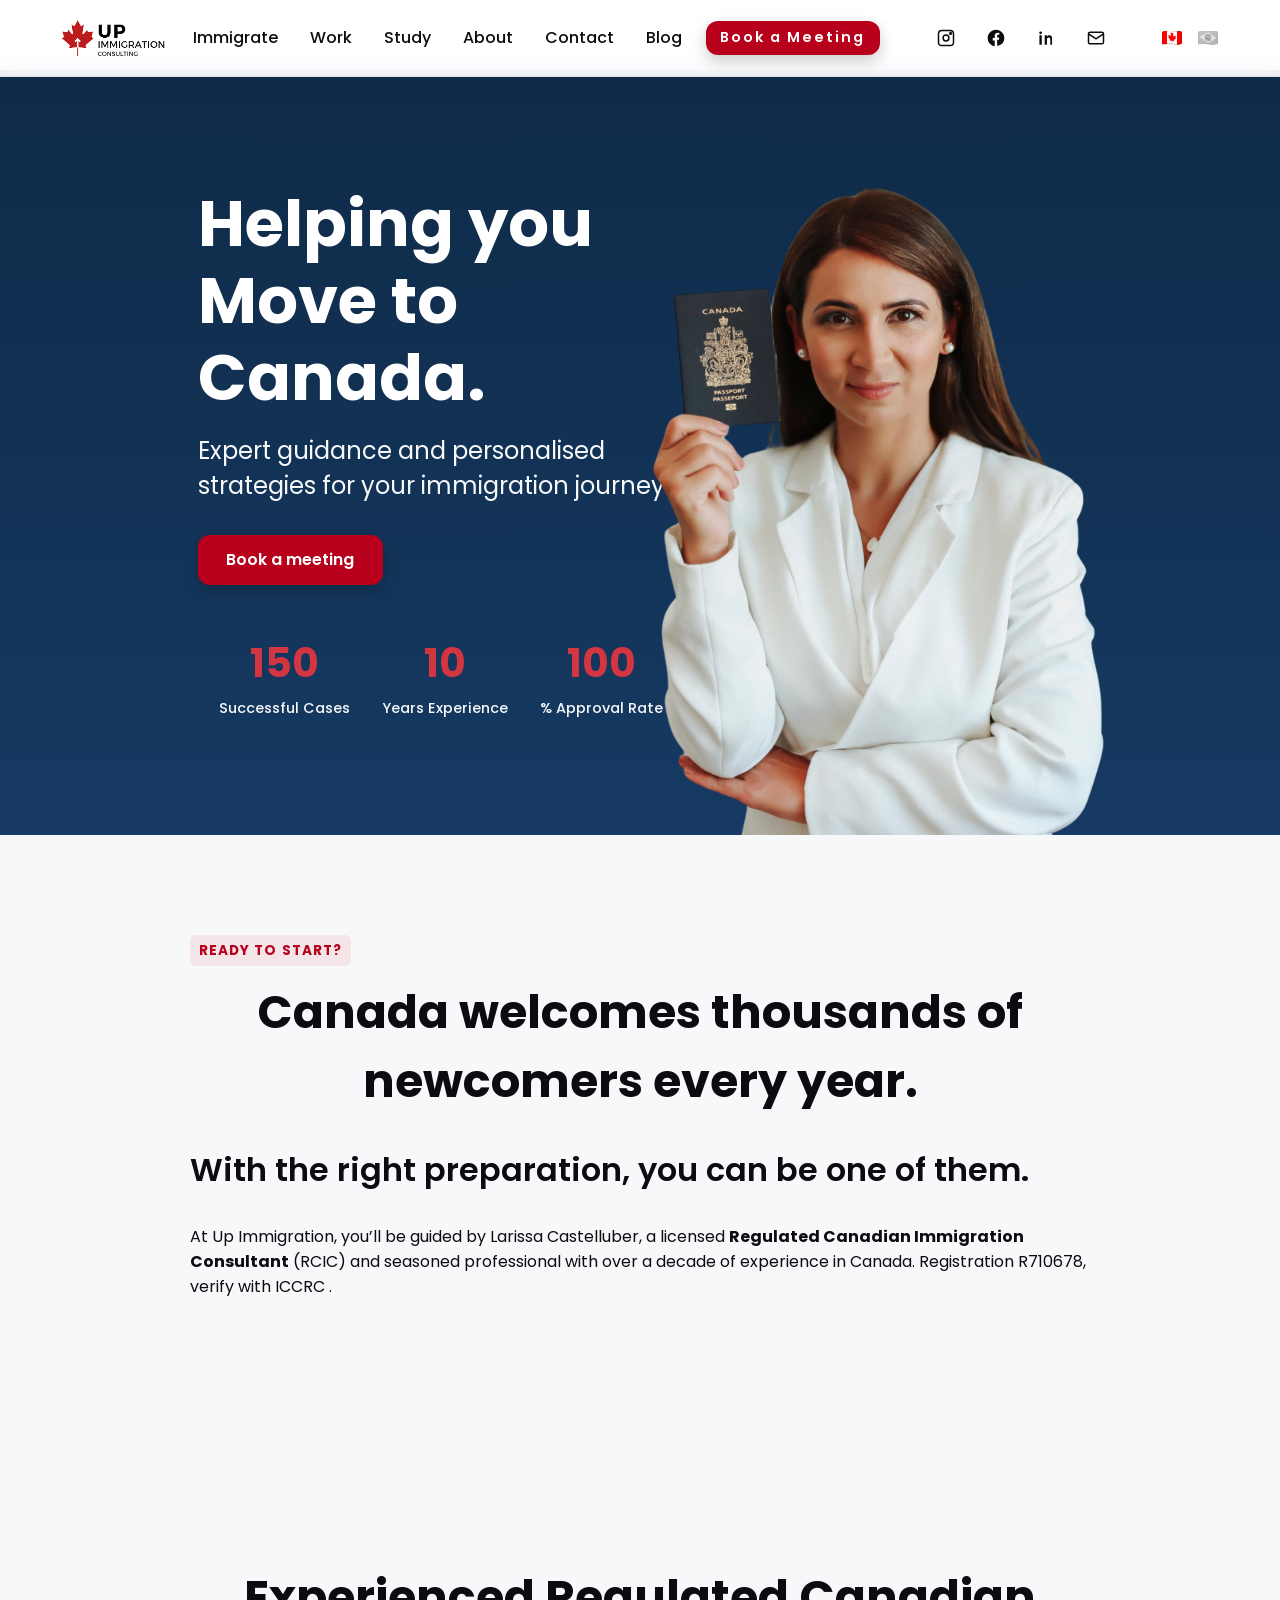
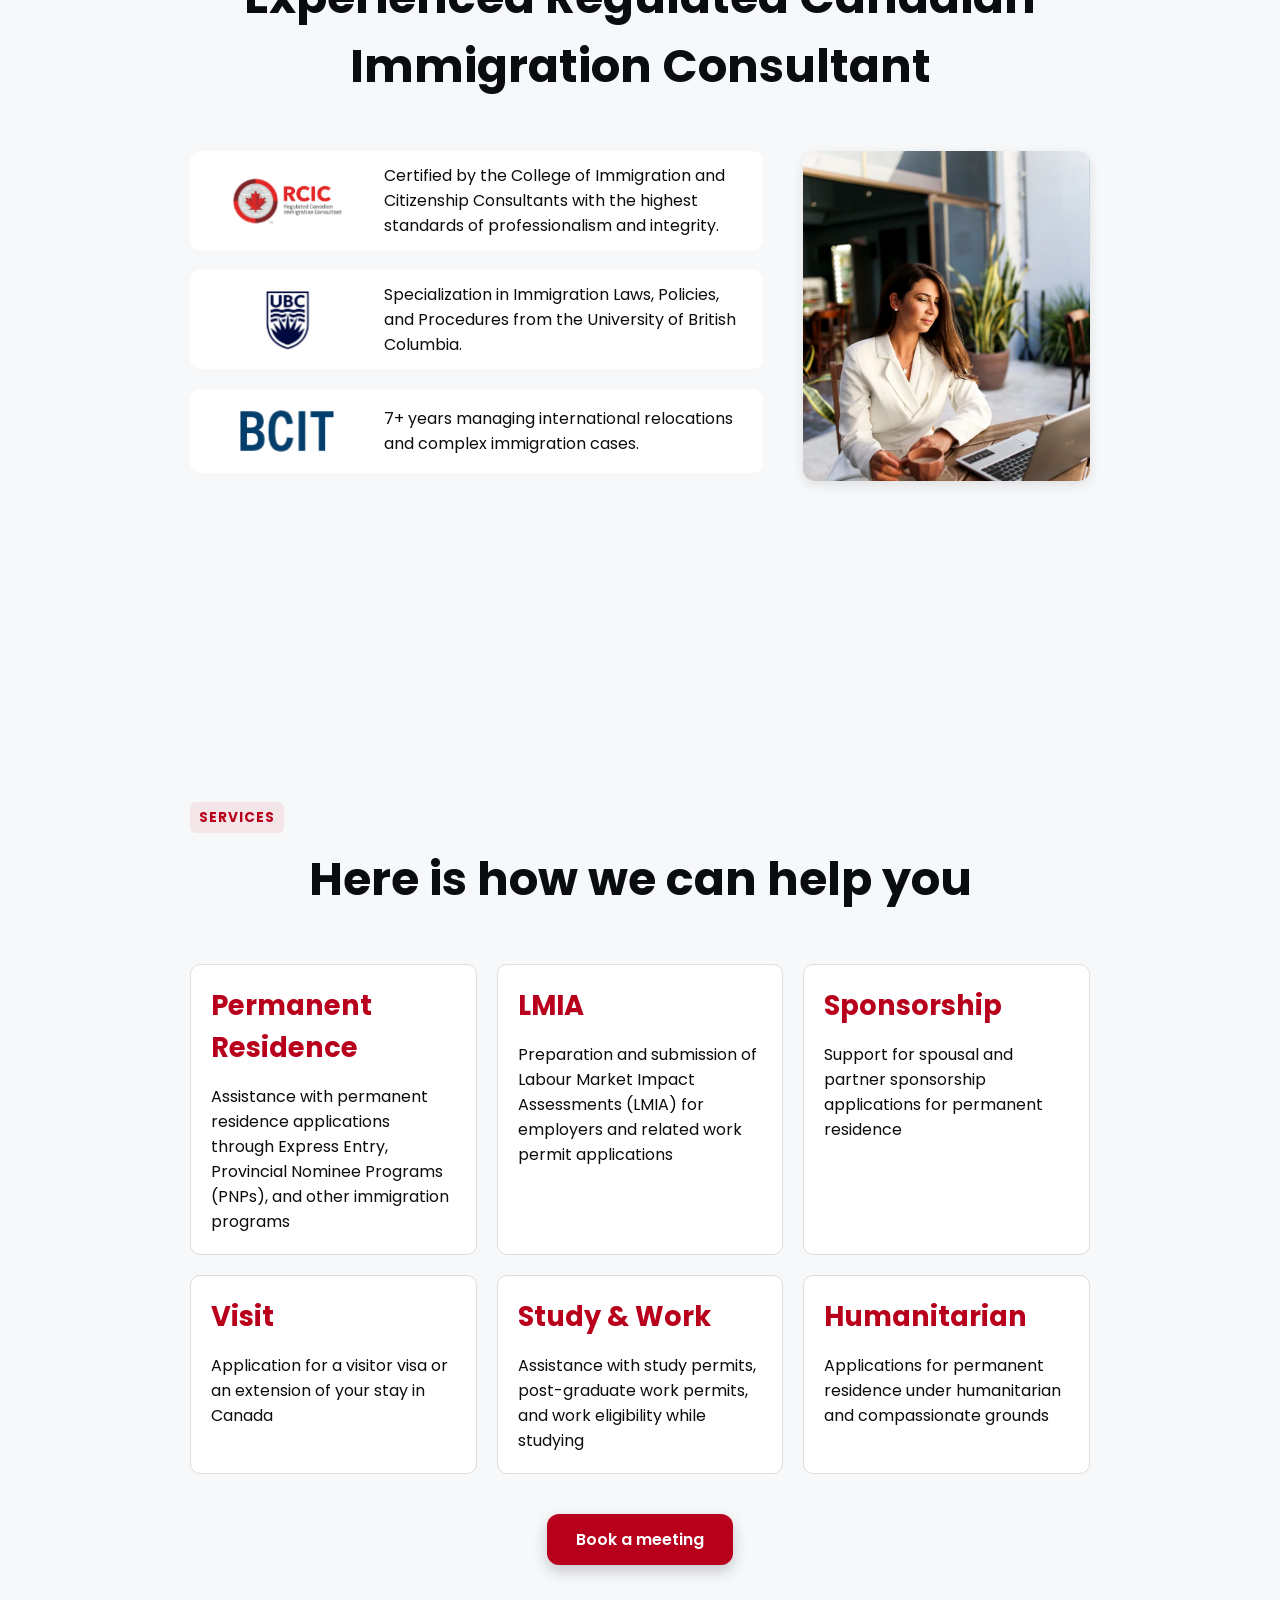
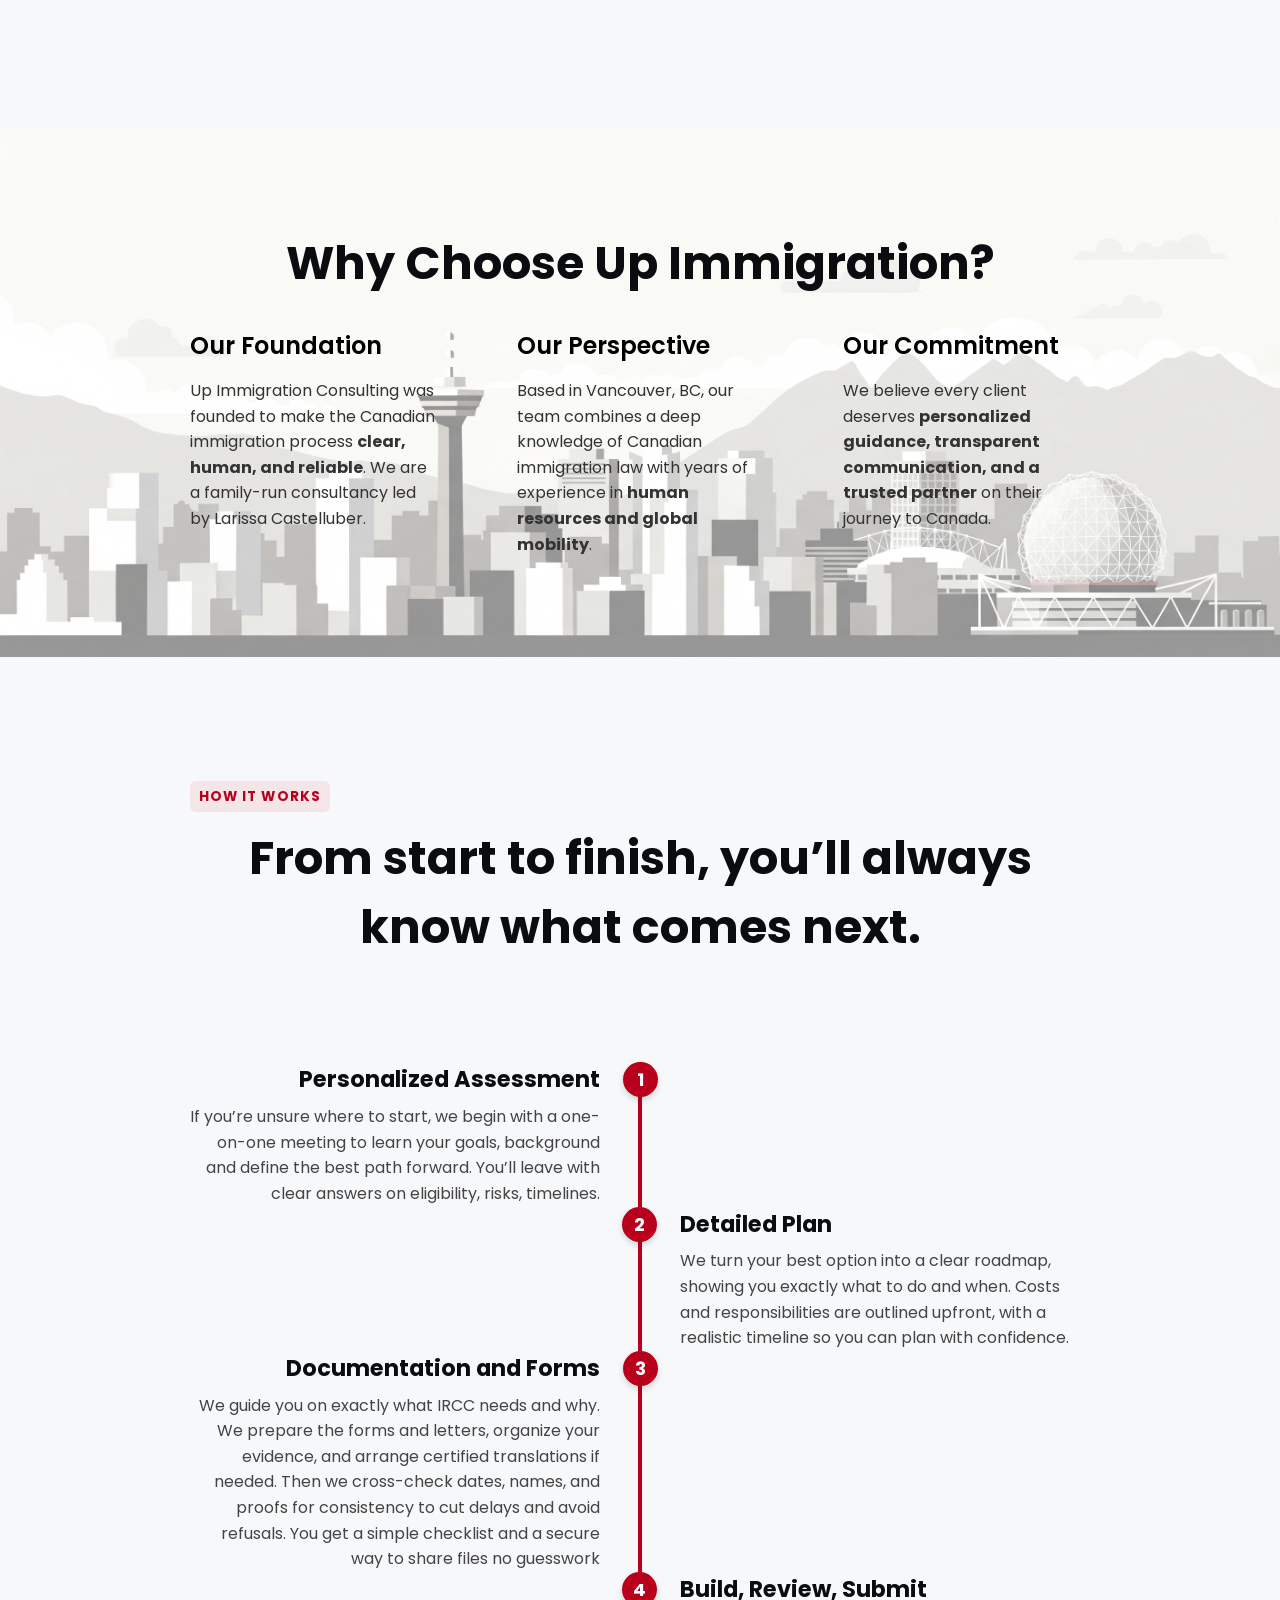
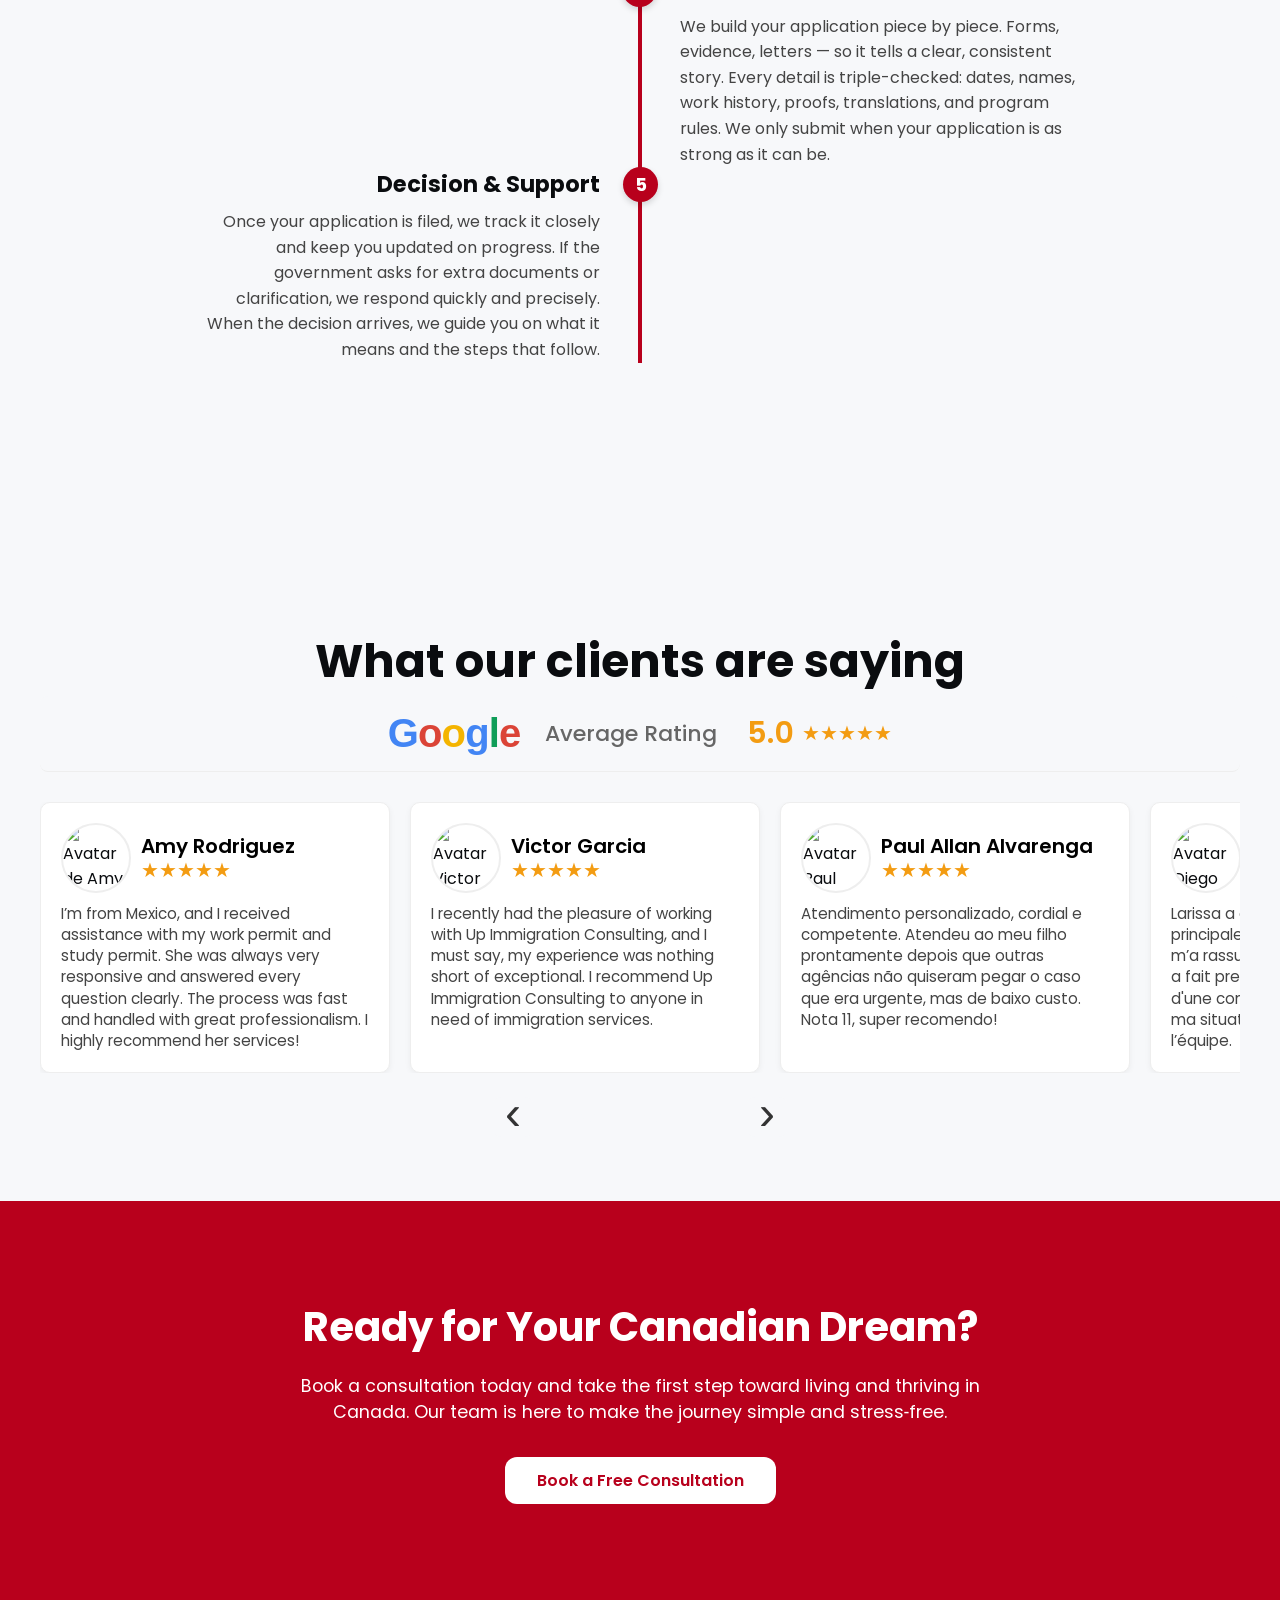
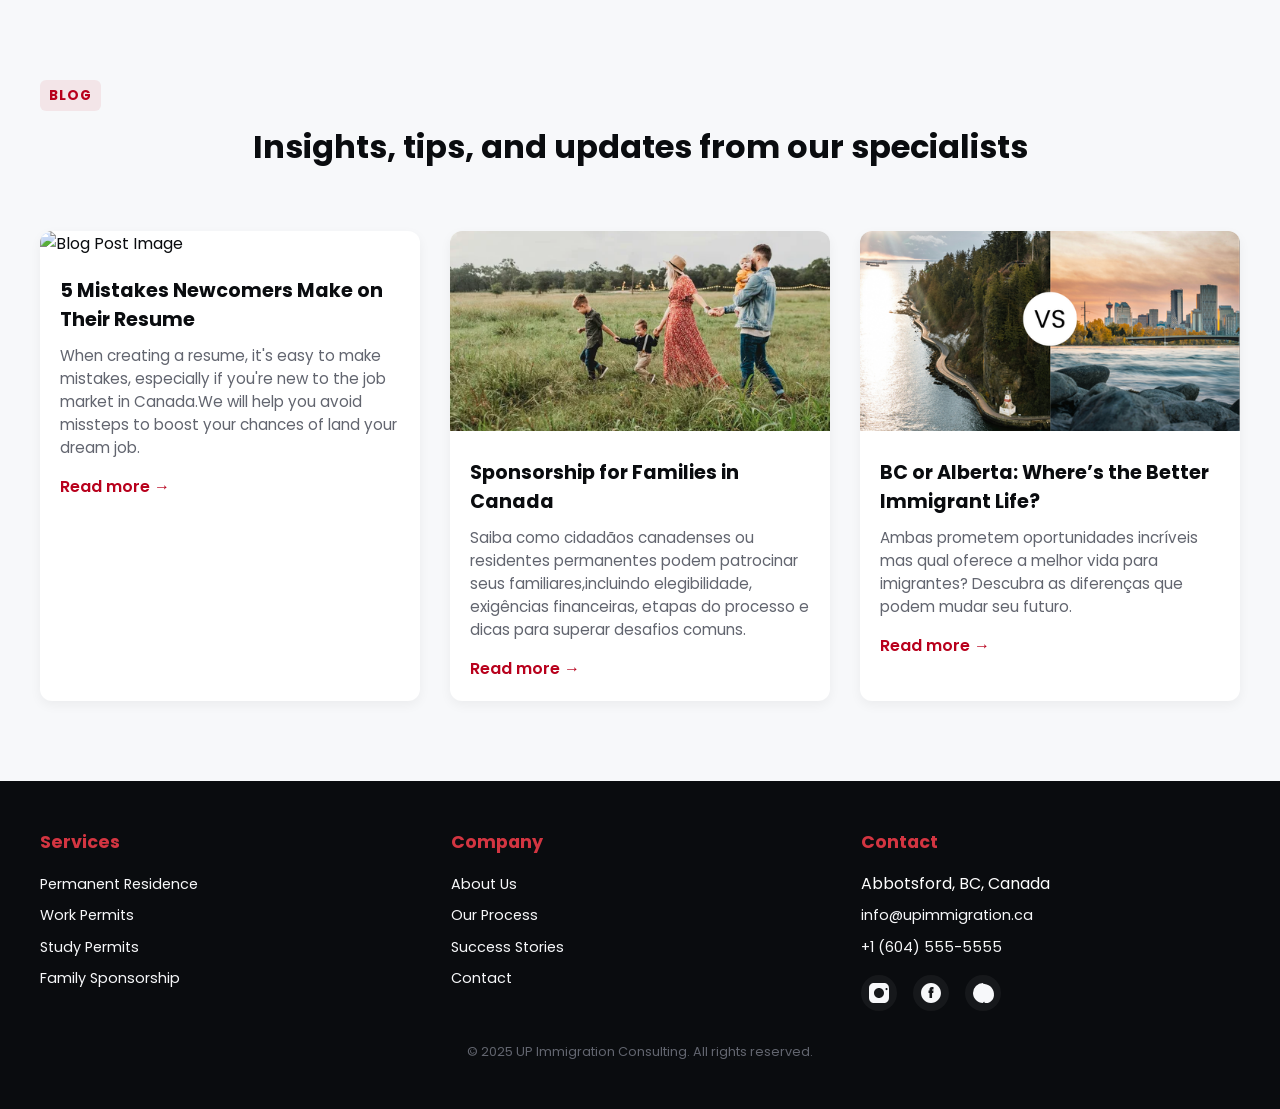
==== index.html @ 0b4d3f54 "Rename Home-new.html to index.html" ====
<!DOCTYPE html>
<html lang="en">
	<head>
		<meta charset="UTF-8" />
		<meta name="viewport" content="width=device-width, initial-scale=1.0" />
		<link rel="stylesheet" href="style.css" />
		<script src="script.js" defer></script>

		<title>Up Immigration – Your New Life in Canada Starts Here</title>
		<!-- Use limited weights for performance -->
		<link
			href="https://fonts.googleapis.com/css2?family=Poppins:wght@400;600;700&display=swap"
			rel="stylesheet" />
	</head>
	<body>
		<header>
			<div class="nav-container">
				<!-- LEFT: logo -->
				<a class="logo" href="/">
					<img
						src="Up_Immigration_Consulting_LOGO-removebg-preview+(1).webp"
						alt="UP Immigration Consulting"
						width="190"
						height="auto" />
				</a>

				<!-- CENTER: desktop menu -->
				<nav class="main-nav" aria-label="Primary">
					<ul>
						<li><a href="/immigrate">Immigrate</a></li>
						<li><a href="/work">Work</a></li>
						<li><a href="/study">Study</a></li>
						<li><a href="/about">About</a></li>
						<li><a href="/contact">Contact</a></li>
						<li><a href="/blog">Blog</a></li>
					</ul>
				</nav>

				<!-- RIGHT: socials + languages (desktop) -->
				<div class="nav-right">
					<div class="cta-btn">
						<a class="btn-dark" href="#">Book a Meeting</a>
					</div>
					<div class="social" aria-label="Social links">
						<a
							href="https://www.instagram.com/upimmigration/"
							aria-label="Instagram">
							<svg
								viewBox="0 0 24 24"
								width="18"
								height="18"
								fill="none"
								stroke="currentColor"
								stroke-width="1.8">
								<rect x="3" y="3" width="18" height="18" rx="4"></rect>
								<circle cx="12" cy="12" r="3.5"></circle>
								<circle cx="17.5" cy="6.5" r="1"></circle>
							</svg>
						</a>
						<a href="https://facebook.com/upimmigration" aria-label="Facebook">
							<svg
								viewBox="0 0 24 24"
								width="18"
								height="18"
								fill="currentColor">
								<path
									d="M22 12.06C22 6.5 17.52 2 12 2S2 6.5 2 12.06c0 5 3.66 9.14 8.44 9.94v-7.03H8.08v-2.9h2.36V9.41c0-2.33 1.38-3.62 3.52-3.62.99 0 2.02.18 2.02.18v2.23h-1.14c-1.12 0-1.47.7-1.47 1.42v1.7h2.51l-.4 2.9h-2.11v7.03C18.34 21.2 22 17.06 22 12.06z" />
							</svg>
						</a>
						<a
							href="https://www.linkedin.com/company/up-immigration-consulting"
							aria-label="LinkedIn">
							<svg
								viewBox="0 0 24 24"
								width="18"
								height="18"
								fill="currentColor">
								<path
									d="M6.94 8.73H4.09V20h2.85V8.73zM5.5 7.42a1.65 1.65 0 1 0 0-3.3 1.65 1.65 0 0 0 0 3.3zM20 20h-2.84v-5.59c0-1.33-.02-3.02-1.84-3.02-1.84 0-2.16 1.46-2.16 2.96V20H10.4V8.73h2.73v1.54h.04c.38-.73 1.31-1.5 2.7-1.5 2.89 0 3.42 1.9 3.42 4.37V20z" />
							</svg>
						</a>
						<a href="mailto:info@upimmigration.ca" aria-label="Email">
							<svg
								viewBox="0 0 24 24"
								width="18"
								height="18"
								fill="none"
								stroke="currentColor"
								stroke-width="1.8">
								<rect x="3" y="5" width="18" height="14" rx="2"></rect>
								<path d="M3 7l9 6 9-6"></path>
							</svg>
						</a>
					</div>

					<div class="lang-switcher">
						<a href="/en/" class="active" aria-current="page">
							<img src="ca-flag.png" alt="English" class="flag active" />
						</a>
						<a href="/pt/">
							<img src="br-flag.png" alt="Português" class="flag" />
						</a>
					</div>

					<!-- Mobile toggle -->
					<button
						class="nav-toggle"
						id="navToggle"
						aria-label="Open menu"
						aria-controls="mobilePanel"
						aria-expanded="false">
						<span></span><span></span><span></span>
					</button>
				</div>
			</div>

			<!-- MOBILE PANEL (slides down) -->
			<nav class="mobile-panel" id="mobilePanel" aria-label="Mobile">
				<ul class="mobile-links">
					<li><a href="/immigrate">Immigrate</a></li>
					<li><a href="/work">Work</a></li>
					<li><a href="/study">Study</a></li>
					<li><a href="/about">About</a></li>
					<li><a href="/contact">Contact</a></li>
					<li><a href="/blog">Blog</a></li>
				</ul>
				<div class="mobile-extras">
					<div class="social" aria-label="Social links (mobile)">
						<!-- reuse same icons -->
						<a
							href="https://www.instagram.com/upimmigration/"
							aria-label="Instagram">
							<svg
								viewBox="0 0 24 24"
								width="18"
								height="18"
								fill="none"
								stroke="currentColor"
								stroke-width="1.8">
								<rect x="3" y="3" width="18" height="18" rx="4"></rect>
								<circle cx="12" cy="12" r="3.5"></circle>
								<circle cx="17.5" cy="6.5" r="1"></circle>
							</svg>
						</a>
						<a href="https://facebook.com/upimmigration" aria-label="Facebook">
							<svg
								viewBox="0 0 24 24"
								width="18"
								height="18"
								fill="currentColor">
								<path
									d="M22 12.06C22 6.5 17.52 2 12 2S2 6.5 2 12.06c0 5 3.66 9.14 8.44 9.94v-7.03H8.08v-2.9h2.36V9.41c0-2.33 1.38-3.62 3.52-3.62.99 0 2.02.18 2.02.18v2.23h-1.14c-1.12 0-1.47.7-1.47 1.42v1.7h2.51l-.4 2.9h-2.11v7.03C18.34 21.2 22 17.06 22 12.06z" />
							</svg>
						</a>
						<a
							href="https://www.linkedin.com/company/up-immigration-consulting"
							aria-label="LinkedIn">
							<svg
								viewBox="0 0 24 24"
								width="18"
								height="18"
								fill="currentColor">
								<path
									d="M6.94 8.73H4.09V20h2.85V8.73zM5.5 7.42a1.65 1.65 0 1 0 0-3.3 1.65 1.65 0 0 0 0 3.3zM20 20h-2.84v-5.59c0-1.33-.02-3.02-1.84-3.02-1.84 0-2.16 1.46-2.16 2.96V20H10.4V8.73h2.73v1.54h.04c.38-.73 1.31-1.5 2.7-1.5 2.89 0 3.42 1.9 3.42 4.37V20z" />
							</svg>
						</a>
						<a href="mailto:info@upimmigration.ca" aria-label="Email">
							<svg
								viewBox="0 0 24 24"
								width="18"
								height="18"
								fill="none"
								stroke="currentColor"
								stroke-width="1.8">
								<rect x="3" y="5" width="18" height="14" rx="2"></rect>
								<path d="M3 7l9 6 9-6"></path>
							</svg>
						</a>
					</div>

					<div class="lang-switcher" aria-label="Language (mobile)">
						<a href="/en/">
							<img src="ca-flag.png" alt="English" class="flag active" />
						</a>
						<a href="/pt/">
							<img src="br-flag.png" alt="Português" class="flag" />
						</a>
					</div>
				</div>
			</nav>
		</header>

		<main>
			<!-- Hero Test -->
			<!-- <section id="hero">
				<div class="background"></div>
				<div class="hero-content">
					<div class="left">
						<h1>Helping people move to Canada Permanently<br /></h1>
						<p class="lead">
							Expert guidance and personalised strategies for your immigration
							journey.
						</p>
						<a
							class="cta-btn"
							href="https://upmmigrationconsultation.as.me/ImmigrationConsultation"
							>Book a meeting</a
						>
						<div class="badges">
							<div class="badge">
								<span class="count" data-target="150">0</span>
								<p>Successful Cases</p>
							</div>
							<div class="badge">
								<span class="count" data-target="10">0</span>
								<p>Years Experience</p>
							</div>
							<div class="badge">
								<span class="count" data-target="100">0</span>
								<p>% Approval Rate</p>
							</div>
						</div>
					</div>
					<div class="right">
						<img class="hero-image" src="Untitled design.png" alt="" />
					</div>
				</div>
			</section> -->

			<!-- moving hero -->
			<section id="hero">
				<div class="background"></div>
				<div class="hero-content">
					<div class="left">
						<h1>
							Helping you<br />
							<span id="typed-word">Achieve your goals </span><br />
							Canada.
						</h1>
						<p class="lead">
							Expert guidance and personalised strategies for your immigration
							journey.
						</p>
						<a
							class="cta-btn"
							href="https://upmmigrationconsultation.as.me/ImmigrationConsultation"
							>Book a meeting</a
						>
						<div class="badges">
							<div class="badge">
								<span class="count" data-target="150">0</span>
								<p>Successful Cases</p>
							</div>
							<div class="badge">
								<span class="count" data-target="10">0</span>
								<p>Years Experience</p>
							</div>
							<div class="badge">
								<span class="count" data-target="100">0</span>
								<p>% Approval Rate</p>
							</div>
						</div>
					</div>
					<div class="right">
						<img class="hero-image" src="Untitled design.png" alt="" />
					</div>
				</div>
			</section>

			<!-- Ready Section -->
			<div class="bg-light-grey">
				<!-- Left -->
				<div class="ready mw900" data-aos="fade-right">
					<p class="eyebrow">Ready to Start?</p>
					<h2>
						<span class="split-accent"
							>Canada welcomes thousands of newcomers every year.</span
						>
					</h2>
					<p class="sub-header">
						With the right preparation, you can be one of them.
					</p>
					<!-- <p class="split-lede">
						Experience and credibility make all the difference.
					</p> -->
					<p class="split-body">
						At Up Immigration, you’ll be guided by Larissa Castelluber, a
						licensed
						<b>Regulated Canadian Immigration Consultant</b> (RCIC) and seasoned
						professional with over a decade of experience in Canada.
						Registration R710678,
						<a
							class="link-verify"
							href="https://college-ic.ca/protecting-the-public/find-an-immigration-consultant"
							target="_blank"
							rel="noopener">
							verify with ICCRC </a
						>.
					</p>
				</div>
			</div>

			<!-- About Section -->
			<section class="bg-light-grey" id="about">
				<div class="mw900">
					<h2 class="pb50">
						Experienced Regulated Canadian Immigration Consultant
					</h2>

					<div class="about-copy">
						<!-- Col 1: pontos -->
						<ul class="about-highlights">
							<li>
								<img src="bedges/A4 - 3.svg" alt="RCIC Licensed" />
								<div>
									Certified by the College of Immigration and Citizenship
									Consultants with the highest standards of professionalism and
									integrity.
								</div>
							</li>
							<li>
								<img src="bedges/A4 - 1.svg" alt="UBC" />
								<div>
									Specialization in Immigration Laws, Policies, and Procedures
									from the University of British Columbia.
								</div>
							</li>
							<li>
								<img src="bedges/A4 - 2.svg" alt="BCIT / Global Mobility" />
								<div>
									7+ years managing international relocations and complex
									immigration cases.
								</div>
							</li>
						</ul>

						<!-- Col 2: foto -->
						<div class="about-photo">
							<img src="larissa_.webp" alt="Larissa Castelluber" />
						</div>
					</div>
				</div>
			</section>

			<section class="services-v2 bg-light-grey" id="services">
				<div class="mw900">
					<span class="eyebrow">Services</span>
					<h2 class="pb50">Here is how we can help you</h2>

					<div class="services-v2-wrapper">
						<!-- Immigrate -->
						<article class="service-v2-card">
							<h4>Permanent Residence</h4>
							<p>
								Assistance with permanent residence applications through Express
								Entry, Provincial Nominee Programs (PNPs), and other immigration
								programs
							</p>
						</article>

						<!-- LMIA -->
						<article class="service-v2-card">
							<h4>LMIA</h4>
							<p>
								Preparation and submission of Labour Market Impact Assessments
								(LMIA) for employers and related work permit applications
							</p>
						</article>

						<!-- Spousal Sponsorship -->
						<article class="service-v2-card">
							<h4>Sponsorship</h4>
							<p>
								Support for spousal and partner sponsorship applications for
								permanent residence
							</p>
						</article>

						<!-- Visit -->
						<article class="service-v2-card">
							<h4>Visit</h4>
							<p>
								Application for a visitor visa or an extension of your stay in
								Canada
							</p>
						</article>

						<!-- Study & Work -->
						<article class="service-v2-card">
							<h4>Study & Work</h4>
							<p>
								Assistance with study permits, post-graduate work permits, and
								work eligibility while studying
							</p>
						</article>

						<!-- Humanitarian -->
						<article class="service-v2-card">
							<h4>Humanitarian</h4>
							<p>
								Applications for permanent residence under humanitarian and
								compassionate grounds
							</p>
						</article>
					</div>

					<!-- Buttons -->
					<div class="services-v2-btn">
						<a
							class="cta-btn"
							href="https://upmmigrationconsultation.as.me/ImmigrationConsultation"
							>Book a meeting</a
						>
					</div>
				</div>
			</section>

			<!------------------------------------- Why Up ------------------------------------->
			<section class="about-up" id="istitucional">
				<div class="mask">
					<div class="mw900">
						<h2>Why Choose Up Immigration?</h2>
						<div class="timeline">
							<div class="milestone">
								<span class="reason">Our Foundation</span>
								<p>
									Up Immigration Consulting was founded to make the Canadian
									immigration process
									<strong>clear, human, and reliable</strong>. We are a
									family-run consultancy led by Larissa Castelluber.
								</p>
							</div>

							<div class="milestone">
								<span class="reason">Our Perspective</span>
								<p>
									Based in Vancouver, BC, our team combines a deep knowledge of
									Canadian immigration law with years of experience in
									<strong>human resources and global mobility</strong>.
								</p>
							</div>

							<div class="milestone">
								<span class="reason">Our Commitment</span>
								<p>
									We believe every client deserves
									<strong
										>personalized guidance, transparent communication, and a
										trusted partner</strong
									>
									on their journey to Canada.
								</p>
							</div>
						</div>
					</div>
				</div>
			</section>
			<!------------------------------------- how it works section ------------------------------------->
			<section
				id="next-steps-sticky-h"
				class="hst-section bg-light-grey"
				aria-label="Next Steps">
				<div class="mw900">
					<div class="hst-header">
						<span class="eyebrow">How It Works</span>
						<h2 class="pb50">
							From start to finish, you’ll always know what comes next.
						</h2>
					</div>
					<!-- add here -->
					<div class="steps-wrapper">
						<div class="step">
							<div class="step-bubble">1</div>
							<div class="step-content">
								<p class="title">Personalized Assessment</p>
								<p>
									If you’re unsure where to start, we begin with a one-on-one
									meeting to learn your goals, background and define the best
									path forward. You’ll leave with clear answers on eligibility,
									risks, timelines.
								</p>
							</div>
						</div>

						<div class="step">
							<div class="step-bubble">2</div>
							<div class="step-content">
								<p class="title">Detailed Plan</p>
								<p>
									We turn your best option into a clear roadmap, showing you
									exactly what to do and when. Costs and responsibilities are
									outlined upfront, with a realistic timeline so you can plan
									with confidence.
								</p>
							</div>
						</div>

						<div class="step">
							<div class="step-bubble">3</div>
							<div class="step-content">
								<p class="title">Documentation and Forms</p>
								<p>
									We guide you on exactly what IRCC needs and why. We prepare
									the forms and letters, organize your evidence, and arrange
									certified translations if needed. Then we cross-check dates,
									names, and proofs for consistency to cut delays and avoid
									refusals. You get a simple checklist and a secure way to share
									files no guesswork
								</p>
							</div>
						</div>

						<div class="step">
							<div class="step-bubble">4</div>
							<div class="step-content">
								<p class="title">Build, Review, Submit</p>
								<p>
									We build your application piece by piece. Forms, evidence,
									letters — so it tells a clear, consistent story. Every detail
									is triple-checked: dates, names, work history, proofs,
									translations, and program rules. We only submit when your
									application is as strong as it can be.
								</p>
							</div>
						</div>

						<div class="step">
							<div class="step-bubble">5</div>
							<div class="step-content">
								<p class="title">Decision & Support</p>
								<p>
									Once your application is filed, we track it closely and keep
									you updated on progress. If the government asks for extra
									documents or clarification, we respond quickly and precisely.
									When the decision arrives, we guide you on what it means and
									the steps that follow.
								</p>
							</div>
						</div>
					</div>

					<!-- add here -->
				</div>
			</section>

			<!------------------------------------------------ Testimonial SECTION ----------------------------->
			<section class="services-v2 bg-light-grey" id="testimonials">
				<div class="reviews">
					<!-- <span class="eyebrow">Testimonials</span> -->
					<h2>What our clients are saying</h2>
				</div>
				<div class="reviews">
					<!-- Top rating bar -->
					<div class="rating-bar">
						<div class="rating-left google-logo">
							<span class="g">G</span>
							<span class="o1">o</span>
							<span class="o2">o</span>
							<span class="g2">g</span>
							<span class="l">l</span>
							<span class="e">e</span>
						</div>
						<span class="rating-text">Average Rating</span>

						<div class="rating-right">
							<span class="rating-score">5.0</span>
							<span class="stars"> ★★★★★ </span>
						</div>
					</div>

					<!-- Reviews grid -->
					<div class="reviews-grid">
						<div class="review-card">
							<div class="review-header">
								<img
									src="https://lh3.googleusercontent.com/a-/ALV-UjWrpTRJEgISkJ-4EKKvMuOU9mga4FCr_eRmdOY00wGZSPItVHAZZA=s36-c-rp-mo-br100"
									alt="Avatar de Amy"
									class="avatar" />
								<div class="review-info">
									<h4>Amy Rodriguez</h4>
									<div class="stars">★★★★★</div>
								</div>
							</div>
							<p>
								I’m from Mexico, and I received assistance with my work permit
								and study permit. She was always very responsive and answered
								every question clearly. The process was fast and handled with
								great professionalism. I highly recommend her services!
							</p>
						</div>
						<div class="review-card">
							<div class="review-header">
								<img
									src="https://lh3.googleusercontent.com/a-/ALV-UjUa1ULjfbXgMwShTgLm9O1hwSTekuq94y7tx6xlpwlcb2kdzkVW=s50-c-mo"
									alt="Avatar Victor"
									class="avatar" />
								<div class="review-info">
									<h4>Victor Garcia</h4>
									<div class="stars">★★★★★</div>
								</div>
							</div>
							<p>
								I recently had the pleasure of working with Up Immigration
								Consulting, and I must say, my experience was nothing short of
								exceptional. I recommend Up Immigration Consulting to anyone in
								need of immigration services.
							</p>
						</div>
						<div class="review-card">
							<div class="review-header">
								<img
									src="https://lh3.googleusercontent.com/a/ACg8ocLgQ2OjgLCJyv-YP7qyIyYbrGrAO9lmelqGl79n6ARJxkkxXw=s36-c-rp-mo-br100"
									alt="Avatar Paul Allen"
									class="avatar" />
								<div class="review-info">
									<h4>Paul Allan Alvarenga</h4>
									<div class="stars">★★★★★</div>
								</div>
							</div>
							<p>
								Atendimento personalizado, cordial e competente. Atendeu ao meu
								filho prontamente depois que outras agências não quiseram pegar
								o caso que era urgente, mas de baixo custo. Nota 11, super
								recomendo!
							</p>
						</div>
						<div class="review-card">
							<div class="review-header">
								<img
									src="https://lh3.googleusercontent.com/a/ACg8ocKgEt91yBMq9llN0HNIUrVo_ydTwo2H6trF9JujN24BcTO5oQ=w60-h60-p-rp-mo-br100"
									alt="Avatar Diego Silva"
									class="avatar" />
								<div class="review-info">
									<h4>Diego Mendonça</h4>
									<div class="stars">★★★★★</div>
								</div>
							</div>
							<p>
								Larissa a été la personne qui a principalement pris soin de mon
								dossier, m’a rassuré et m’a montré une issue. Elle a fait preuve
								d'une grande efficacité et d'une compréhension remarquable de ma
								situation. Je recommande vivement l’équipe.
							</p>
						</div>
						<div class="review-card">
							<div class="review-header">
								<img
									src="https://lh3.googleusercontent.com/a-/ALV-UjVhagaZL-yEk2cgNORtgneIydEZ80IYWAtdQTSCpZdtXTcq00-V=w60-h60-p-rp-mo-br100"
									alt="Avatar Emma"
									class="avatar" />
								<div class="review-info">
									<h4>Emma Garcia</h4>
									<div class="stars">★★★★★</div>
								</div>
							</div>
							<p>
								I had a great experience with Up Immigration Consulting. They
								helped me to clarify doubts and guide me through the path I need
								to follow to succeed. I really appreciate them.
							</p>
						</div>
						<div class="review-card">
							<div class="review-header">
								<img
									src="https://lh3.googleusercontent.com/a/ACg8ocL7oi9dsiWRIz37a_4PyWCAyEo9QqjmmXd0M-eE2ckCBlJL5w=s50-c-mo"
									alt="Avatar Jovan"
									class="avatar" />
								<div class="review-info">
									<h4>Jovan Tomanovic</h4>
									<div class="stars">★★★★★</div>
								</div>
							</div>
							<p>
								Larissa was perfect, we had to finish our visa extension in two
								days, and Larissa made it possible!
							</p>
						</div>

						<!-- Adicione os outros cards aqui -->
					</div>

					<div class="reviews-footer">
						<button class="prev">‹</button>
						<a class="rating-text" href="#">See All Reviews</a>
						<button class="next">›</button>
					</div>
				</div>
			</section>

			<!-- Call to Action Section -->
			<section id="cta">
				<h2>Ready for Your Canadian Dream?</h2>
				<p>
					Book a consultation today and take the first step toward living and
					thriving in Canada. Our team is here to make the journey simple and
					stress‑free.
				</p>
				<a
					class="btn-dark"
					href="https://app.acuityscheduling.com/schedule.php?owner=21824899"
					>Book a Free Consultation</a
				>
			</section>
		</main>
		<section class="blog-section" id="blog">
			<div class="container">
				<span class="eyebrow">Blog</span>
				<h2 class="section-title pb50">
					Insights, tips, and updates from our specialists
				</h2>

				<div class="blog-grid">
					<!-- Post 1 -->
					<article class="blog-card">
						<img
							src="https://images.unsplash.com/photo-1562564055-71e051d33c19?q=80&w=1170&auto=format&fit=crop&ixlib=rb-4.1.0&ixid=M3wxMjA3fDB8MHxwaG90by1wYWdlfHx8fGVufDB8fHx8fA%3D%3D"
							alt="Blog Post Image" />
						<div class="blog-content">
							<h3 class="blog-title">
								5 Mistakes Newcomers Make on Their Resume
							</h3>
							<p class="blog-excerpt">
								When creating a resume, it's easy to make mistakes, especially
								if you're new to the job market in Canada.We will help you avoid
								missteps to boost your chances of land your dream job.
							</p>
							<a
								href="https://www.upimmigration.ca/blog/5-mistakes-newcomers-make-on-their-resume"
								class="blog-link"
								>Read more →</a
							>
						</div>
					</article>

					<!-- Post 2 -->
					<article class="blog-card">
						<img src="family.webp" alt="Blog Post Image" />
						<div class="blog-content">
							<h3 class="blog-title">Sponsorship for Families in Canada</h3>
							<p class="blog-excerpt">
								Saiba como cidadãos canadenses ou residentes permanentes podem
								patrocinar seus familiares,incluindo elegibilidade, exigências
								financeiras, etapas do processo e dicas para superar desafios
								comuns.
							</p>
							<a
								href="https://www.upimmigration.ca/blog/sponsorship-for-families-in-canada-everything-you-need-to-know"
								class="blog-link"
								>Read more →</a
							>
						</div>
					</article>

					<!-- Post 3 -->
					<article class="blog-card">
						<img src="BC-AB.webp" alt="Blog Post Image" />
						<div class="blog-content">
							<h3 class="blog-title">
								BC or Alberta: Where’s the Better Immigrant Life?
							</h3>
							<p class="blog-excerpt">
								Ambas prometem oportunidades incríveis mas qual oferece a melhor
								vida para imigrantes? Descubra as diferenças que podem mudar seu
								futuro.
							</p>
							<a
								href="https://www.upimmigration.ca/blog/bc-or-alberta-where-should-you-settle-for-the-best-immigrant-experience?rq=bc%20x%20"
								class="blog-link"
								>Read more →</a
							>
						</div>
					</article>
				</div>
			</div>
		</section>
		<footer>
			<div class="footer-columns">
				<div class="footer-column">
					<h4>Services</h4>
					<ul>
						<li><a href="#services">Permanent Residence</a></li>
						<li><a href="#services">Work Permits</a></li>
						<li><a href="#services">Study Permits</a></li>
						<li><a href="#services">Family Sponsorship</a></li>
					</ul>
				</div>

				<div class="footer-column">
					<h4>Company</h4>
					<ul>
						<li><a href="#why">About Us</a></li>
						<li><a href="#process">Our Process</a></li>
						<li><a href="#testimonials">Success Stories</a></li>
						<li><a href="#cta">Contact</a></li>
					</ul>
				</div>

				<div class="footer-column">
					<h4>Contact</h4>
					<ul>
						<li>Abbotsford, BC, Canada</li>
						<li>
							<a href="mailto:info@upimmigration.ca">info@upimmigration.ca</a>
						</li>
						<li><a href="tel:+16045555555">+1 (604) 555-5555</a></li>
					</ul>
					<div class="social">
						<a
							href="https://www.instagram.com/up_immigration"
							target="_blank"
							aria-label="Instagram">
							<svg viewBox="0 0 24 24" xmlns="http://www.w3.org/2000/svg">
								<path
									d="M7.5 2H16.5C20.09 2 22 3.91 22 7.5V16.5C22 20.09 20.09 22 16.5 22H7.5C3.91 22 2 20.09 2 16.5V7.5C2 3.91 3.91 2 7.5 2M12 7C9.24 7 7 9.24 7 12S9.24 17 12 17 17 14.76 17 12 14.76 7 12 7M19.54 7C18.95 7 18.46 7.5 18.46 8.08C18.46 8.67 18.95 9.17 19.54 9.17C20.13 9.17 20.62 8.67 20.62 8.08C20.62 7.5 20.13 7 19.54 7Z" />
							</svg>
						</a>

						<a
							href="https://www.facebook.com/upimmigration"
							target="_blank"
							aria-label="Facebook">
							<svg viewBox="0 0 24 24" xmlns="http://www.w3.org/2000/svg">
								<path
									d="M12 2.04C6.5 2.04 2.04 6.5 2.04 12S6.5 21.96 12 21.96 21.96 17.5 21.96 12 17.5 2.04 12 2.04M14.5 12H13.06V17H10.5V12H9.5V9.5H10.5V8.5C10.5 7.12 11.16 5.93 12.82 5.93H14.5V8.43H13.74C13.42 8.43 13.06 8.5 13.06 9.11V9.5H14.5L14.25 12Z" />
							</svg>
						</a>

						<a
							href="https://wa.me/16725881360"
							target="_blank"
							aria-label="WhatsApp">
							<svg viewBox="0 0 24 24" xmlns="http://www.w3.org/2000/svg">
								<path
									d="M12 2A10 10 0 002 12C2 17.5 6.5 22 12 22C12 22 13.53 20.29 13.68 20.12C13.83 19.95 13.9 19.7 13.83 19.5L12.65 16.15C12.58 15.96 12.53 15.73 12.62 15.54C12.97 14.78 13.19 13.98 13.19 13.19C13.19 11.24 11.75 9.5 9.8 9.5C7.85 9.5 6.41 11.24 6.41 13.19C6.41 14.36 6.97 15.41 7.86 16.09C8 16.19 8.11 16.36 8.11 16.55V16.62L7.56 18.04C7.46 18.29 7.42 18.56 7.5 18.81C7.58 19.05 7.75 19.27 7.98 19.41C8.87 19.99 9.92 20.29 10.99 20.29C11.53 20.29 12.07 20.19 12.58 19.99C12.75 19.92 12.93 19.93 13.09 20.02L14.26 20.71C14.47 20.84 14.75 20.83 14.97 20.68C15.73 20.15 16.37 19.46 16.88 18.67C17.4 17.88 17.76 17 17.95 16.09C17.99 15.88 17.91 15.67 17.76 15.53C17.62 15.39 17.41 15.33 17.21 15.33C16.92 15.33 16.69 15.5 16.63 15.77C16.43 16.62 16.06 17.42 15.55 18.15C15.05 18.88 14.44 19.45 13.76 19.86C13.48 20.01 13.27 20.28 13.21 20.59C13.14 20.9 13.23 21.22 13.45 21.46C13.67 21.7 14.01 21.86 14.4 21.92C18.76 22.61 22.6 18.77 22.97 14.4C23.55 8.56 19.44 3.5 13.6 2.91C13.11 2.87 12.62 2.83 12.12 2.83A10 10 0 0012 2Z" />
							</svg>
						</a>
					</div>
				</div>
			</div>

			<div class="copyright">
				&copy; 2025 UP Immigration Consulting. All rights reserved.
			</div>
		</footer>
	</body>
</html>
---- style.css ----
:root {
	--brand: #b8001c;
	--brand-light: #d33541;
	--dark: #0a0c0f;
	--light: #ffffff;
	--gray: #f7f8fa;
	--muted: #62656f;
	--radius: 12px;
	--header-h: 70px;
}
*,
*::before,
*::after {
	box-sizing: border-box;
	margin: 0;
	padding: 0;
}
body {
	font-family: "Poppins", sans-serif;
	color: var(--dark);
	background-color: var(--light);
	overflow-x: hidden;
	scroll-behavior: smooth;
}
h2 {
	text-align: center;
}

a {
	color: inherit;
	text-decoration: none;
}
.pb50 {
	padding-bottom: 50px;
}
.pb20 {
	padding-bottom: 20px;
}
header {
	position: fixed;
	top: 0;
	left: 0;
	width: 100%;
	z-index: 99;
	background: rgba(255, 255, 255, 0.9);
	backdrop-filter: saturate(180%) blur(10px);
	border-bottom: 1px solid rgba(0, 0, 0, 0.05);
}
.nav-container {
	max-width: 95%;
	margin: 0 auto;
	display: flex;
	justify-content: space-between;
	align-items: center;
	padding: 0.8rem 1.5rem; /* mais espaçamento lateral */
}

.logo img {
	max-height: 50px; /* controla tamanho do logo */
	width: auto;
	display: block;
}

nav ul {
	list-style: none;
	display: flex;
	gap: 2rem; /* mais espaçamento entre itens */
	align-items: center;
	margin: 0;
	padding: 0;
}

nav li {
	font-size: 1rem;
	font-weight: 500;
	line-height: 1; /* garante alinhamento */
}

nav li a {
	text-decoration: none;
	color: inherit;
	padding: 0.25rem 0; /* cria baseline consistente */
	transition: color 0.2s ease;
}

nav li a:hover {
	color: var(--brand);
}

main {
	margin-top: 70px; /* offset for fixed header */
	scroll-snap-type: y mandatory;
}
section {
	/* min-height: 100vh; */
	width: 100%;
	scroll-snap-align: start;
	display: flex;
	flex-direction: column;
	justify-content: center;
	align-items: center;
	padding: 4rem 1rem;
}
/* Hero Section */
#hero {
	position: relative;
	overflow: hidden;
	color: var(--light);
	/* background: linear-gradient(to bottom right, var(--brand), #45040c); Red */
	background: linear-gradient(180deg, #0e2a47 0%, #163a63 100%);
}
#hero .background {
	position: absolute;
	top: 0;
	left: 0;
	width: 100%;
	height: 100%;
	background-image: url("https://images.unsplash.com/photo-1519681393784-d120267933ba?auto=format&fit=crop&w=1950&q=80");
	background-size: cover;
	background-position: center;
	filter: brightness(0.4);
	animation: zoom 40s ease-in-out infinite alternate;
	z-index: -2;
}
@keyframes zoom {
	0% {
		transform: scale(1);
	}
	100% {
		transform: scale(1.2);
	}
}

@keyframes float {
	0% {
		transform: translateY(0) translateX(0) rotate(0deg);
	}
	50% {
		transform: translateY(-50vh) translateX(20vw) rotate(180deg);
	}
	100% {
		transform: translateY(0) translateX(0) rotate(360deg);
	}
}
#hero {
	position: relative;
	color: var(--light);
	display: flex;
	align-items: center;
	justify-content: center;
	min-height: 85vh;
	padding: 0 100px;
}

#hero h1 {
	font-size: clamp(2.5rem, 6vw, 4rem);
	font-weight: 700;
	margin-bottom: 1rem;
	line-height: 1.2;
}

#hero h1 span.dynamic-word {
	color: var(--brand-light);
}

#hero p.lead {
	font-size: clamp(1rem, 2.5vw, 1.5rem);
	margin-bottom: 2rem;
	color: var(--gray);
}

#hero .cta-btn {
	display: inline-block;
	padding: 0.8rem 1.8rem;
	font-size: 1rem;
	font-weight: 600;
	background: var(--brand);
	color: var(--light);
	border-radius: var(--radius);
	box-shadow: 0 6px 15px rgba(0, 0, 0, 0.2);
	transition: transform 0.2s, box-shadow 0.2s;
}
.nav-right .cta-btn {
	padding: 0.4rem 0.9rem;
	font-size: 0.9rem;
	letter-spacing: 0.2cap;
}

#hero .badges {
	display: flex;
	gap: 2rem;
	margin-top: 3rem;
}

.badge {
	text-align: center;
}

.badge .count {
	font-size: 2.5rem;
	font-weight: 700;
	color: var(--brand-light);
}

@media (max-width: 900px) {
	#hero {
		flex-direction: column;
	}
	#hero .hero-left,
	#hero .hero-right {
		width: 100%;
		min-height: 50vh;
	}
}

/* #hero .hero-content {
				text-align: left;
				max-width: 900px;
				margin: 0 auto;
				padding: 0 1rem;
			} */
#hero .hero-content {
	display: flex;
}
.hero-image {
	max-width: 700px;
	position: absolute;
	right: 70px;
	bottom: 0;
	height: 100%;
	width: auto; /* mantém proporção */
	max-width: none; /* evita encolher por max-width padrão */
	object-fit: contain; /* segurança caso troque para 'width:100%' em algum breakpoint */
	pointer-events: none; /* não intercepta cliques */
}
#hero .left {
	width: 55%;
	align-items: center;
	/* padding: 4rem 2rem; */
	/* padding-left: 200px; /* Removido no v2 */
}

.cta-btn {
	display: inline-block;
	padding: 0.8rem 1.8rem;
	font-size: 1rem;
	font-weight: 600;
	background: var(--brand);
	color: var(--light);
	border-radius: var(--radius);
	box-shadow: 0 6px 15px rgba(0, 0, 0, 0.2);
	transition: transform 0.2s, box-shadow 0.2s;
}
#hero .cta-btn:hover,
.cta-btn:hover {
	transform: translateY(-3px);
	box-shadow: 0 8px 18px rgba(0, 0, 0, 0.3);
	background: var(--brand-light);
}
#hero .badges {
	display: flex;
	justify-content: center;
	align-items: center;
	flex-wrap: wrap;
	gap: 2rem;
	margin-top: 3rem;
}
.badge {
	text-align: center;
	color: var(--light);
}
.badge .count {
	font-size: 2.5rem;
	font-weight: 700;
	display: block;
	margin-bottom: 0.3rem;
	color: var(--brand-light);
}
.badge p {
	font-size: 0.9rem;
	font-weight: 500;
	margin: 0;
	color: var(--gray);
}
/* Why Section */
#why {
	background: var(--gray);
	padding-top: 6rem;
	padding-bottom: 6rem;
}
#why h2 {
	font-size: 2.2rem;
	margin-bottom: 3rem;
	text-align: center;
}
.why-cards {
	display: flex;
	flex-wrap: wrap;
	gap: 2rem;
	justify-content: center;
}
.why-card {
	background: var(--light);
	border-radius: var(--radius);
	box-shadow: 0 4px 10px rgba(0, 0, 0, 0.05);
	width: 280px;
	padding: 2rem;
	text-align: center;
	transition: transform 0.3s, box-shadow 0.3s;
}
.why-card:hover {
	transform: translateY(-6px);
	box-shadow: 0 8px 18px rgba(0, 0, 0, 0.1);
}
.why-card svg {
	width: 48px;
	height: 48px;
	margin-bottom: 1rem;
	fill: var(--brand);
}
.why-card h3 {
	font-size: 1.3rem;
	margin-bottom: 0.5rem;
}
.why-card p {
	font-size: 0.9rem;
	color: var(--muted);
}

/* Process Section */
#process {
	padding-top: 6rem;
	padding-bottom: 6rem;
}
#process h2 {
	font-size: 2.2rem;
	margin-bottom: 2rem;
	text-align: center;
}
.process-wrapper {
	position: relative;
	width: 100%;
	overflow-x: auto;
	overflow-y: hidden;
	scroll-snap-type: x mandatory;
	display: flex;
	scroll-behavior: smooth;
}
.process-step {
	scroll-snap-align: center;
	flex: 0 0 100%;
	/* min-height: 70vh; */
	display: flex;
	flex-direction: column;
	justify-content: center;
	align-items: center;
	padding: 2rem;
	position: relative;
}
.process-step h3 {
	font-size: 1.8rem;
	color: var(--brand);
	margin-bottom: 1rem;
}
.process-step p {
	max-width: 600px;
	text-align: center;
	font-size: 1rem;
	color: var(--muted);
}
.process-indicator {
	margin-top: 2rem;
	display: flex;
	justify-content: center;
	gap: 1rem;
}
.process-indicator span {
	width: 12px;
	height: 12px;
	border-radius: 50%;
	background: var(--muted);
	transition: background 0.3s, transform 0.3s;
}
.process-indicator span.active {
	background: var(--brand);
	transform: scale(1.3);
}

/* CTA Section */
#cta {
	background: var(--brand);
	color: var(--light);
	text-align: center;
	padding: 6rem 2rem;
}
#cta h2 {
	font-size: 2.5rem;
	margin-bottom: 1rem;
}
#cta p {
	font-size: 1.1rem;
	margin-bottom: 2rem;
	max-width: 700px;
	margin-left: auto;
	margin-right: auto;
}
#cta a.btn-dark {
	display: inline-block;
	padding: 0.7rem 2rem;
	border-radius: var(--radius);
	background: var(--light);
	color: var(--brand);
	font-weight: 600;
	transition: background 0.2s, color 0.2s;
}
#cta a.btn-dark:hover {
	background: var(--brand-light);
	color: var(--light);
}
/* Footer */
footer {
	background: var(--dark);
	color: var(--light);
	padding: 3rem 2rem;
}

.footer-columns {
	display: flex;
	flex-wrap: wrap;
	justify-content: space-between;
	gap: 2rem;
	max-width: 1200px;
	margin: 0 auto;
}

.footer-column {
	flex: 1 1 220px;
	min-width: 200px;
}

footer h4 {
	margin-bottom: 1rem;
	font-size: 1.1rem;
	color: var(--brand-light);
}

footer ul {
	list-style: none;
	padding: 0;
	margin: 0;
}

footer ul li {
	margin-bottom: 0.4rem;
}

footer ul li a {
	font-size: 0.9rem;
	color: var(--gray);
	transition: color 0.2s;
}

footer ul li a:hover {
	color: var(--light);
}

footer .social {
	display: flex;
	gap: 1rem;
	margin-top: 1rem;
}

footer .social a svg {
	width: 24px;
	height: 24px;
	fill: var(--gray);
	transition: fill 0.2s;
}

footer .social a:hover svg {
	fill: var(--brand-light);
}

footer .copyright {
	margin-top: 2rem;
	text-align: center;
	font-size: 0.8rem;
	color: var(--muted);
}

footer .social a {
	display: inline-flex;
	align-items: center;
	justify-content: center;
	width: 36px;
	height: 36px;
	border-radius: 50%;
	background: rgba(255, 255, 255, 0.05); /* 👈 círculo sutil de fundo */
	transition: background 0.2s;
}

footer .social a:hover {
	background: rgba(255, 255, 255, 0.15);
}

/* Responsive Adjustments */
@media (max-width: 768px) {
	#hero h1 {
		font-size: 2.2rem;
	}
	.why-card {
		width: 90%;
	}

	.process-wrapper {
		flex-direction: column;
		overflow-y: auto;
		overflow-x: hidden;
		scroll-snap-type: y mandatory;
	}
	.process-step {
		flex: 0 0 auto;
		min-height: auto;
		padding: 4rem 1rem;
	}
}
/* @media (max-width: 768px) {
				.hero {
					height: auto;
					text-align: center;
					width: 100%;
					justify-content: space-between;
				}

				#hero .left,
				.right {
					width: 100%;
					height: auto;
					padding: 0px;
					margin: 0px;
				}

				.hero-image {
					width: 100%;
					height: auto;
					max-height: 400px;
				}
				#hero .badges {
					display: none;
				}
			} */

/* container dos socials (usa sua classe .social já existente) */
.social {
	display: flex;
	align-items: center;
	gap: 14px;
}

/* botão/bolinha uniforme */
.social a {
	display: inline-flex;
	align-items: center;
	justify-content: center;
	width: 36px;
	height: 36px;
	border-radius: 50%;
	background: rgba(256, 256, 256, 0.3);
	color: var(--dark); /* controla a cor do SVG via currentColor */
	transition: all 0.2s ease;
}

/* garante tamanho idêntico dos ícones */
.social a svg {
	width: 20px;
	height: 20px;
}

/* hover com sua cor de marca */
.social a:hover {
	background: var(--brand);
	color: #fff;
	transform: translateY(-2px);
	box-shadow: 0 4px 10px rgba(0, 0, 0, 0.15);
}

.lang-switcher a {
	display: flex;
	align-items: center;
	font-size: 0.95rem;
	font-weight: 500;
	color: #333;
}
.lang-switcher a img.flag {
	width: 20px;
	height: 14px;
	margin-right: 0.4rem;
	border-radius: 2px;
	object-fit: cover;
}

@media (max-width: 768px) {
	/* o container do hero */
	#hero {
		min-height: auto;
		padding: 80px 40px 0;
	}

	/* linha vira coluna */
	#hero .hero-content {
		display: flex;
		flex-direction: column;
		align-items: center;
		gap: 24px;
	}

	/* coluna esquerda (texto) */
	#hero .left {
		width: 100%;
		padding-left: 0; /* remove aquele padding grande */
		text-align: center; /* centraliza o texto/botão */
	}

	/* coluna direita (imagem) */
	#hero .right {
		width: 100%;
		display: flex;
		justify-content: center;
	}

	/* a imagem deixa de ser absolute e não sobrepõe o texto */
	.hero-image {
		position: static; /* <- chave para separar */
		right: auto;
		bottom: auto;
		width: min(420px, 90vw); /* tamanho bom no mobile */
		height: auto;
		max-height: none;
		object-fit: contain;
	}

	/* opcional: esconder as badges no mobile */
	#hero .badges {
		display: none;
	}
}

.nav-toggle span {
	display: block;
	width: 22px;
	height: 2px;
	background: #222;
	border-radius: 2px;
	transition: 0.2s;
}

.trust-strip {
	background: #fff;
	border: 1px solid rgba(0, 0, 0, 0.06);
	/* border-radius: 16px; */
	box-shadow: 0 8px 24px rgba(0, 0, 0, 0.06);
	max-width: 100%;
	margin: -32px auto 48px; /* “encosta” no hero */
	padding: 14px 8%;
	position: relative;
	z-index: 2;
}
.trust-wrap {
	display: flex;
	align-items: flex-start;
	gap: 10%;
}
.trust-item {
	flex: 1 1 0;
	display: grid;
	grid-template-columns: auto 1fr;
	gap: 12px 14px;
	align-items: start;
	min-width: 0;
	padding-left: 14px;
	position: relative;
}
.trust-item + .trust-item {
	border-left: 1px solid #eee;
}
.trust-item img {
	width: Auto;
	height: 50px;
	display: block;
	object-fit: contain;
	filter: none;
}
.trust-item p {
	margin: 0;
	font-size: 0.96rem;
	line-height: 1.4;
	color: var(--dark);
}
.trust-item p strong {
	font-weight: 700;
}

/* Responsivo */
@media (max-width: 900px) {
	.trust-strip {
		margin: 16px 16px 32px;
		padding: 16px;
	}
	.trust-wrap {
		flex-direction: column;
		gap: 18px;
	}
	.trust-item {
		border-left: 0 !important;
		padding-left: 0;
	}
	.trust-item img {
		width: 40px;
	}
	.trust-item p {
		font-size: 0.95rem;
	}
}

.nav-right {
	display: flex;
	align-items: center;
	gap: 3rem;
}

.lang-switcher {
	display: flex;
	align-items: center;
	gap: 0.6rem;
	/* padding-left: 25px;  */
	/* border-left: 1px solid #e9eef3;  */
}

/* se o header tiver fundo escuro, use um traço mais translúcido */
/* header.is-dark .lang-switcher {
	border-left: 1px solid rgba(255, 255, 255, 0.18);
} */

/* mobile: tira o divisor quando empilhar */
@media (max-width: 900px) {
	.lang-switcher {
		border-left: none;
		padding-left: 0;
	}
}
/* links do seletor de idioma */
.lang-switcher a {
	display: inline-flex;
	align-items: center;
	gap: 0.35rem;
	font-weight: 500;
}

/* flags consistentes (estado padrão = inativa/cinza) */
.lang-switcher .flag {
	width: 22px;
	height: auto;
	opacity: 0.45;
	filter: grayscale(100%);
	transition: filter 0.2s, opacity 0.2s;
}

/* ativa (link que recebeu .active) */
.lang-switcher a.active .flag {
	opacity: 1;
	filter: none;
}

/* acessibilidade: foco visível */
.lang-switcher a:focus-visible {
	outline: 2px solid var(--brand);
	outline-offset: 2px;
}

/* se for a atual (aria-current), não clica */
.lang-switcher a[aria-current="page"] {
	pointer-events: none;
	cursor: default;
}

/* --- Mobile nav toggle (hamburger) --- */
.nav-toggle {
	display: none;
	width: 40px;
	height: 40px;
	margin-left: 12px;
	border: 0;
	background: transparent;
	cursor: pointer;
	position: relative;
}
.nav-toggle span {
	position: absolute;
	left: 8px;
	right: 8px;
	height: 2px;
	background: #111;
	transition: transform 0.2s, opacity 0.2s;
}
.nav-toggle span:nth-child(1) {
	top: 12px;
}
.nav-toggle span:nth-child(2) {
	top: 19px;
}
.nav-toggle span:nth-child(3) {
	top: 26px;
}

/* --- Mobile layout --- */
@media (max-width: 900px) {
	/* show the button */
	.nav-toggle {
		display: inline-block;
	}

	/* keep top bar compact */
	.nav-container {
		gap: 10px;
	}

	/* collapse items by default */
	.main-nav,
	.social,
	.lang-switcher {
		display: none;
	}

	header.menu-open .social {
		bottom: 72px;
		gap: 14px;
	}
	header.menu-open .lang-switcher {
		bottom: 20px;
		gap: 12px;
	}

	/* animate hamburger into an X */
	header.menu-open .nav-toggle span:nth-child(1) {
		transform: translateY(7px) rotate(45deg);
	}
	header.menu-open .nav-toggle span:nth-child(2) {
		opacity: 0;
	}
	header.menu-open .nav-toggle span:nth-child(3) {
		transform: translateY(-7px) rotate(-45deg);
	}
}

/* --- mobile toggle button --- */

.nav-toggle span:nth-child(1) {
	top: 4px;
}
.nav-toggle span:nth-child(2) {
	top: 13px;
}
.nav-toggle span:nth-child(3) {
	top: 22px;
}
.nav-toggle.is-active span:nth-child(1) {
	top: 13px;
	transform: rotate(45deg);
}
.nav-toggle.is-active span:nth-child(2) {
	opacity: 0;
}
.nav-toggle.is-active span:nth-child(3) {
	top: 13px;
	transform: rotate(-45deg);
}

/* --- mobile panel --- */
.mobile-panel {
	position: fixed;
	left: 0;
	right: 0;
	top: -100vh; /* hidden */
	background: #fff;
	border-bottom: 1px solid #e9eef3;
	box-shadow: 0 6px 18px rgba(0, 0, 0, 0.08);
	padding: 18px 20px 24px;
	z-index: 98;
	transition: top 0.28s ease;
}
.mobile-panel.open {
	top: 60px;
} /* 60px ~ header height; ajuste se preciso */
.mobile-links {
	list-style: none;
	margin: 0;
	padding: 0;
	display: flex;
	flex-direction: column;
	gap: 14px;
}
.mobile-links a {
	font-size: 1.05rem;
}
.mobile-extras {
	margin-top: 18px;
	display: flex;
	flex-direction: column;
	gap: 16px;
}
.mobile-panel .social a {
	width: 40px;
	height: 40px;
}
.mobile-panel .lang-switcher {
	gap: 12px;
}

/* --- responsive switching --- */
@media (max-width: 900px) {
	.main-nav {
		display: none;
	}
	.nav-right {
		gap: 14px;
	}
	.social {
		display: none;
	}
	.lang-switcher {
		display: flex !important;
	}
	.nav-toggle {
		display: inline-flex;
	}
	.nav-right .cta-btn {
		display: none;
	}
}

/* optional: when panel open, lock body scroll */
body.menu-open {
	overflow: hidden;
}

/* Ready section */

.mw900 {
	max-width: 900px;
	place-self: center;
	padding: 100px 0px;
	margin: 0 auto;
}

@media (max-width: 900px) {
	.mw900 {
		padding: 100px 0px;
	}
}

.bg-light-grey {
	background: var(--gray);
}
.bg-light {
	background: white;
}

/* Eyebrow */
.eyebrow {
	text-transform: uppercase;
	letter-spacing: 0.08em;
	font-weight: 700;
	font-size: 0.85rem;
	color: var(--brand);
	background: rgba(184, 0, 28, 0.08);
	padding: 0.35rem 0.55rem;
	border-radius: 6px;
	display: inline-block;
	margin: 0 0 12px;
}
/* Headline */
h2 {
	font-size: clamp(2rem, 3.6vw, 3.1rem);
}

.subpage {
	font-size: clamp(1.8rem, 3.2vw, 2.5rem);
	text-align: center;
}

.sub-header {
	font-size: 2rem;
	font-weight: 600;
	margin: 30px 0;
}

/* About Section */
/* Layout 2 colunas */

#about .about-copy {
	display: grid;
	grid-template-columns: 2fr 1fr; /* esquerda texto maior, direita foto */
	gap: 40px;
	align-items: start;
}

/* lista */
#about .about-highlights {
	list-style: none;
	padding: 0;
	margin: 0;
	display: grid;
	gap: 20px;
}

#about .about-highlights li {
	display: grid;
	grid-template-columns: 30% 1fr; /* logo + texto */
	align-items: center;
	gap: 16px;
	background: #fff;
	padding: 12px 16px;
	border-radius: 10px;
	place-items: center;
}

#about .about-highlights img {
	max-width: 130px;
	max-height: 60px;
	object-fit: contain;
}

/* Highlight active section */
#about.active {
	background: #333;
	transition: background 2s;
}
#about.active h2,
#testimonials.active h2 {
	color: #fff;
	transition: background 2s;
}

#testimonials.active {
	background: linear-gradient(180deg, #0e2a47 0%, #163a63 100%);
	transition: background 3s;
	color: #fff;
}

/* foto */
#about .about-photo img {
	width: 100%;
	max-height: 330px;
	object-fit: cover;
	border-radius: 12px;
	box-shadow: 0 4px 12px rgba(0, 0, 0, 0.1);
}

/* responsivo */
@media (max-width: 900px) {
	#about {
		padding: 40px 20px;
	}
	#about .about-copy {
		grid-template-columns: 1fr;
	}
	#about .about-photo {
		order: -1;
		text-align: center;
		padding: 20px 0px;
	}
	#about .about-photo img {
		max-width: 320px;
		margin: 0 auto;
	}
}

/* Services v2 */

.services-v2 {
	padding-top: 50px;
	text-align: left;
}

.services-v2-wrapper {
	max-width: 1200px;
	margin: 0 auto;
	display: flex;
	flex-wrap: wrap;
	gap: 20px;
	justify-content: center;
	/* padding-top: 30px; */
}

.service-v2-card {
	flex: 1 1 280px;
	padding: 20px;
	border: 1px solid #ddd;
	border-radius: 10px;
	background: #ffffff;
}

.service-v2-card h4 {
	font-size: 1.7rem;
	padding-bottom: 15px;
	color: #b8001c;
	font-weight: bold;
}

.services-v2-btn {
	display: flex;
	flex-direction: row;
	gap: 20px;
	justify-content: center;
	margin-top: 40px;
}
/* Scroll Section Start */
/* seção NÃO participa do flex global */
.hst-section {
	display: block !important;
	align-items: initial !important;
	justify-content: flex-start !important;
	scroll-snap-align: unset !important;
	padding-top: 1.5rem;
	/* max-width: 900px; */
	place-self: center;
}

/* Scroll Section End */
/* testimonial gpt code */
.reviews {
	max-width: 1200px;
	margin: 0 auto;
	padding: 0;
	font-family: "Poppins", sans-serif;
}

div.reviews {
	/* padding-bottom: 50px; */
	max-width: 1200px;
	width: 100%;
}

/* --- CARROSSEL DE REVIEWS --- */
.reviews {
	max-width: 1200px;
	margin: 0 auto;
	font-family: "Poppins", sans-serif;
}

.rating-bar {
	display: flex;
	justify-content: center;
	align-items: center;
	border-bottom: 1px solid #eee;
	border-radius: 8px;
	padding: 15px;
	margin-bottom: 30px;
	gap: 30px;
	background-color: #f7f8fa;
}

.google-logo {
	font-family: Arial, sans-serif;
	font-size: 40px;
	font-weight: 600;
	letter-spacing: -6px;
}
.google-logo .g {
	color: #4285f4;
}
.google-logo .o1 {
	color: #db4437;
}
.google-logo .o2 {
	color: #f4b400;
}
.google-logo .g2 {
	color: #4285f4;
}
.google-logo .l {
	color: #0f9d58;
}
.google-logo .e {
	color: #db4437;
}

.rating-text {
	font-size: 22px;
	font-weight: 500;
	color: #666;
}
.rating-right {
	display: flex;
	align-items: center;
	gap: 8px;
}
.rating-score {
	font-size: 30px;
	font-weight: 600;
	color: #f39c12;
}
.stars {
	color: #f39c12;
	font-size: 20px;
}

/* ---- CARROSSEL ---- */

.reviews-viewport {
	flex: 1;
	overflow-x: auto; /* <-- AQUI: viewport é quem rola */
	scroll-behavior: smooth;
	scrollbar-width: none; /* Firefox */
}

.reviews-grid {
	display: flex;
	gap: 20px;
	overflow-x: auto; /* deixa rolar */
	scroll-behavior: smooth;
	scrollbar-width: none; /* esconde barra no Firefox */
	scroll-snap-type: x mandatory;
}

.review-card {
	flex: 0 0 calc(33.333% - 20px);
	min-width: 280px;
	max-width: 350px;
	background: #fff;
	border: 1px solid #eee;
	border-radius: 10px;
	padding: 20px;
	box-shadow: 0 2px 6px rgba(0, 0, 0, 0.05);
	scroll-snap-align: start;
}

.review-card h4 {
	margin: 0 0 10px;
	font-size: 1.1rem;
	color: #000 !important;
}

.review-card p {
	font-size: 0.95rem;
	color: #444;
	line-height: 1.4;
}

.reviews-footer {
	display: flex;
	justify-content: center;
	align-items: center;
	gap: 1.5rem;
	margin-top: 2rem;
}

.reviews-footer a {
	font-size: 1.1rem;
	color: #555;
	text-decoration: none;
	transition: color 0.3s;
}

.reviews-footer a:hover {
	color: #b8001c;
}

.reviews-footer button {
	background: #f7f8fa;
	color: #333;
	border: none;
	/* padding: 10px 15px; */
	border-radius: 20%;
	cursor: pointer;
	font-size: 3rem;
	transition: background 0.3s;
	height: 40px;
	width: 40px;
	line-height: 1;
	display: flex;
	align-items: flex-end; /* centraliza vertical */
	justify-content: center; /* centraliza horizontal */
}

.reviews-footer button:hover {
	background: #d33541;
}
.nav {
	background: #b8001c;
	color: #fff;
	border: none;
	width: 44px;
	height: 44px;
	font-size: 1.4rem;
	border-radius: 50%;
	cursor: pointer;
	transition: background 0.2s;
	flex-shrink: 0;
}
.nav:hover {
	background: #d33541;
}

/* Responsivo */
@media (max-width: 768px) {
	.review-card {
		flex: 0 0 80%;
	}
}
/* Rodapé */
.reviews-footer {
	margin-top: 24px;
	text-align: center;
}

.reviews-footer a {
	font-size: 22px;
	font-weight: 500;
	color: #f7f8fa;
	text-decoration: none;
	font-family: poppins, sans-serif;
}

.reviews-footer a:hover {
	color: #b8001c;
}

.review-header {
	display: flex;
	align-items: center;
	/* gap: 12px; */
	margin-bottom: 10px;
}

.review-info {
	display: flex;
	flex-direction: column; /* Força empilhar nome em cima e estrelas embaixo */
	line-height: 1.2; /* Diminui espaço entre linhas */
}

.review-info h4 {
	margin: 0;
	font-size: 20px;
	font-weight: 600;
}

.avatar {
	border-radius: 50%;
	object-fit: cover;
	border: 2px solid #eee;
	height: 200px;
}

.review-header img.avatar {
	width: 70px !important;
	height: 70px !important;
	margin-right: 10px;
}
/* testimonial gpt code end */

/* Blog starts */
.blog-section {
	padding: 80px 20px;
	background: #f7f8fa;
	text-align: left;
}

.blog-section .section-title {
	font-size: 2rem;
	margin-bottom: 10px;
	color: #0a0c0f;
	justify-self: left;
}

.blog-section .section-subtitle {
	color: #62656f;
	margin-bottom: 40px;
}

.blog-grid {
	display: grid;
	grid-template-columns: repeat(auto-fit, minmax(300px, 1fr));
	gap: 30px;
	max-width: 1200px;
}

.blog-card {
	background: #fff;
	border-radius: 12px;
	overflow: hidden;
	box-shadow: 0 4px 12px rgba(0, 0, 0, 0.05);
	text-align: left;
	transition: transform 0.2s ease-in-out;
}

.blog-card:hover {
	transform: translateY(-5px);
}

.blog-card img {
	width: 100%;
	height: 200px;
	object-fit: cover;
}

.blog-content {
	padding: 20px;
}

.blog-title {
	font-size: 1.2rem;
	margin-bottom: 10px;
	color: #0a0c0f;
}

.blog-excerpt {
	font-size: 0.95rem;
	color: #62656f;
	margin-bottom: 15px;
}

.blog-link {
	color: #b8001c;
	font-weight: 600;
	text-decoration: none;
}

.blog-link:hover {
	text-decoration: underline;
}

/* Blog ends */
/* Steps start */

/* Container principal */
.steps-wrapper {
	display: flex;
	flex-direction: column;
	align-items: flex-start;
	position: relative;
}

/* Linha vertical */
.steps-wrapper::before {
	content: "";
	position: absolute;
	left: 18px;
	top: 0;
	bottom: 0;
	width: 4px;
	background: linear-gradient(to bottom, #b8001c, #e5e5e5);
	animation: growLine 1.5s ease-in-out forwards;
}

@keyframes growLine {
	from {
		height: 0;
	}
	to {
		height: 100%;
	}
}

/* Blocos individuais */
.step {
	display: flex;
	align-items: flex-start;
	margin-bottom: 40px;
	opacity: 0;
	transform: translateY(20px);
	animation: fadeUp 0.8s forwards;
	/* max-width: 500px; */ /* largura máxima dos blocos */
}

.step:nth-child(1) {
	animation-delay: 0.2s;
}
.step:nth-child(2) {
	animation-delay: 0.4s;
}
.step:nth-child(3) {
	animation-delay: 0.6s;
}
.step:nth-child(4) {
	animation-delay: 0.8s;
}
.step:nth-child(5) {
	animation-delay: 1s;
}

@keyframes fadeUp {
	to {
		opacity: 1;
		transform: translateY(0);
	}
}

/* Bolha numerada */
.step-bubble {
	width: 40px;
	height: 40px;
	background-color: #b8001c;
	border-radius: 50%;
	display: flex;
	justify-content: center;
	align-items: center;
	font-weight: bold;
	font-size: 18px;
	color: #fff;
	margin-right: 20px;
	flex-shrink: 0;
	box-shadow: 0 3px 6px rgba(0, 0, 0, 0.15);
	transition: transform 0.3s ease;
}

.step:hover .step-bubble {
	transform: scale(1.1);
}

/* Conteúdo */
.step-content {
	flex: 1;
}

.step-content .title {
	font-size: 1.4rem;
	font-weight: bold;
	color: #0a0c0f;
	margin-bottom: 6px;
}

.step-content p {
	font-size: 1rem;
	color: #444;
	line-height: 1.6;
}

/* -----------Configuration for Desktop ------------- */
@media (min-width: 992px) {
	.steps-wrapper {
		position: relative;
		margin: 50px auto;
		/* padding: 20px 0; */
		/* width: 90%; */
		max-width: 900px;
	}

	.steps-wrapper::before {
		content: "";
		position: absolute;
		top: 0;
		left: 50%;
		transform: translateX(-50%);
		width: 4px; /* largura da linha */
		height: 100%;
		background: #b8001c; /* cor da linha */
	}

	.step {
		position: relative;
		width: 50%;
		padding: 0px 40px;
		box-sizing: border-box;
		margin-bottom: 0px;
	}

	.step-bubble {
		position: absolute;
		top: 0px;
		right: -18px; /* ajuste quando está no lado esquerdo */
		width: 35px;
		height: 35px;
		border-radius: 50%;
		background: #b8001c;
		color: white;
		display: flex;
		align-items: center;
		justify-content: center;
		font-weight: bold;
	}

	/* Passos em lados alternados */
	.step:nth-child(odd) {
		left: 0;
		text-align: right;
		padding-left: 0px;
	}

	.step:nth-child(odd) .step-bubble {
		left: 433px;
	}

	.step:nth-child(even) {
		left: 50%;
		text-align: left;
		padding-right: 0px;
	}

	.step:nth-child(even) .step-bubble {
		left: -18px;
		right: auto;
	}
}

/* Intitucional */
.about-up {
	/* margin: 70px auto; */
	padding: 0px;
	text-align: left;
	align-items: flex-start;
	background-image: url(bgtest2.png);
	background-size: cover;
	background-repeat: no-repeat;
	background-position: bottom;
}

.mask {
	background: rgba(255, 255, 255, 0.4);
	width: 100%;
	transition: 2s ease;
}

.mask.active {
	background: rgba(255, 255, 255, 0.9);
}

.timeline {
	display: flex;
	justify-content: space-around;
	gap: 80px;
	padding-top: 30px;
	text-align: left;
}
.milestone {
	flex: 1;
}

.milestone p {
	font-size: 1rem;
	line-height: 1.6;
	color: #333;
}
.milestone .reason {
	display: block;
	font-size: 1.5rem;
	font-weight: 600;
	margin-bottom: 15px;
	color: #000;
}

/* 📱 Mobile friendly */
@media (max-width: 768px) {
	.ready {
		padding: 4rem 1rem !important;
	}

	.timeline {
		flex-direction: column;
		gap: 40px; /* menos espaço entre os blocos */
		padding-top: 20px;
		max-width: 90%;
		margin: auto;
	}

	.milestone {
		flex: none;
		width: 100%;
	}

	.milestone .reason {
		font-size: 1.3rem;
	}

	.milestone p {
		font-size: 1rem;
		line-height: 1.6;
	}

	.about-up {
		padding: 4rem 1rem;
	}
	.about-up h2 {
		text-align: center; /* título centralizado no mobile */
		font-size: 1.8rem;
		padding: 20px;
	}
	.mask {
		background: rgba(255, 255, 255, 0.4);
		width: 100%;
		transition: 3.2s ease;
	}
	.mw900 {
		padding: 50px 0px;
	}
	.rating-bar {
		flex-direction: column;
		gap: 12px;
		max-width: fit-content;
		min-width: 100px;
		margin: auto;
		margin-bottom: 30px;
		border-radius: 30px;
	}
	.blog-grid {
		grid-template-columns: 1fr; /* uma coluna no mobile */
	}
	footer {
		grid-template-columns: 1fr; /* empilha colunas no mobile */
		text-align: center;
	}
	footer .social {
		justify-content: space-evenly;
	}
	.stats-grid::before {
		display: none; /* esconde a linha vertical no mobile */
	}
	.stats-grid {
		gap: 1rem !important; /* menos espaço entre os blocos */
	}
	.refusal-reasons h3 {
		text-align: center;
		padding: auto;
	}
	.reason-list {
		grid-template-columns: 1fr !important; /* uma coluna no mobile */
		justify-content: space-around;
		justify-items: stretch !important;
		width: fit-content !important;
	}
	.credentials-container {
		flex-direction: column;
		text-align: center;
	}

	.credentials {
		justify-content: center;
		flex-direction: column;
	}
	.credentials-foto {
		margin: 0 auto 20px;
	}
	.credentials img {
		width: 200px !important;
	}
	.credential h2 {
		text-align: center;
	}
	p.credential-text {
		padding: 0 20px;
		font-size: 1.7rem;
	}
	.hiw-title {
		font-size: 2rem;
	}
	.hiw-subtitle {
		font-size: 1.1rem;
	}
	.hiw-steps {
		grid-template-columns: 1fr !important; /* força uma coluna só */
	}
	#study-testimonials .reviews-grid {
		flex-direction: column;
		margin: auto;
		align-items: center;
	}

	#study-testimonials .review-card {
		max-width: 380px !important;
	}
}
/* ------------------------------------HOME ENDS -------------------------------- */
/* ------------------------------------STUDY PERMIT STARTS -------------------------------- */

.hero-secondary {
	background: var(--gray);
	/* padding: 6rem 2rem; */
	text-align: center;
	background-repeat: no-repeat;
	background-size: cover;
	background-position: center;
	/* min-height: 700px; */
	padding: clamp(3rem, 6vw, 6rem) 1.5rem;
	min-height: clamp(420px, 60vh, 700px);
}
.page-study {
	background-image: url("study-bg2.png");
	background-position-x: center;
}
.page-work {
	background-image: url("workpermit-bg1.png");
	background-position-x: center;
}

.hero-secondary-container {
	max-width: 900px;
	margin: 0 auto;
	background: rgba(255, 255, 255, 0.9);
	padding: 3rem;
	border-radius: 12px;
	box-shadow: 0 4px 12px rgba(0, 0, 0, 0.1);
}
.hero-secondary h1 {
	font-size: 2.8rem;
	margin-bottom: 1rem;
}
.hero-secondary .subtitle {
	font-size: 1.2rem;
	max-width: 500px;
	margin: 0 auto 2rem;
	color: var(--muted);
}
.subtitle {
	font-size: 1.2rem;
	max-width: 700px;
	margin: auto;
}

.hero-secondary .btn-primary {
	display: inline-block;
	padding: 0.8rem 1.8rem;
	border-radius: var(--radius);
	background: var(--brand);
	color: var(--light);
	font-weight: 600;
	transition: background 0.2s, transform 0.2s;
}
.hero-secondary .btn-primary:hover {
	background: var(--brand-light);
	transform: translateY(-2px);
}
.hero-secondary .secondary-cta {
	margin-top: 1rem;
	font-size: 0.9rem;
	color: var(--muted);
}

/* .problems h2,
.authority h2,
.process h2,
.reviews h2,
.faq h2,
.cta-final h2 {
	text-align: center;
	font-size: 2.2rem;
	margin-bottom: 2rem;
} */

.container.mw900 {
	padding: 0;
}
.highlight {
	text-align: center;
	font-weight: 500;
	color: var(--brand);
}

.process ol {
	max-width: 700px;
	margin: 0 auto;
	padding-left: 1.5rem;
	font-size: 1rem;
	color: var(--muted);
}
.process ol li {
	margin-bottom: 1.2rem;
}

.faq .faq-item {
	max-width: 700px;
	margin: 0 auto 1.5rem;
}
.faq .faq-item h3 {
	font-size: 1.2rem;
	margin-bottom: 0.5rem;
	color: var(--brand);
}
.faq .faq-item p {
	color: var(--muted);
	line-height: 1.5;
}

.cta-final {
	background: var(--brand);
	color: var(--light);
	text-align: center;
}
.cta-final .btn-primary {
	background: var(--light);
	color: var(--brand);
	margin-top: 1rem;
}
.cta-final .btn-primary:hover {
	background: var(--brand-light);
	color: var(--light);
}

/* FAQ QUESTIONS */
.faq {
	padding: 60px 20px;
	background: var(--light);
}

.faq h2 {
	font-size: 2rem;
	margin-bottom: 20px;
	text-align: center;
	color: var(--dark);
}
.faq-item {
	margin-bottom: 20px;
	border-radius: var(--radius);
	background: #fff;
	box-shadow: 0 2px 6px rgba(0, 0, 0, 0.05);
	transition: all 0.3s ease;
	overflow: hidden;
}

.faq-item h3 {
	display: flex;
	justify-content: space-between;
	align-items: center;
	cursor: pointer;
	padding: 15px 20px;
	margin: 0;
	color: var(--brand);
	font-size: 1.2rem;
}

.faq-item h3::after {
	content: "+";
	font-weight: bold;
	transition: transform 0.3s;
}

.faq-item.open h3::after {
	content: "–";
	transform: rotate(180deg);
}

.faq-item p {
	max-height: 0;
	overflow: hidden;
	padding: 0 20px;
	color: var(--dark);
	font-size: 1rem;
	line-height: 1.5;
	transition: max-height 0.4s ease, padding 0.3s ease;
}

.faq-item.open p {
	max-height: 500px; /* grande o suficiente para caber o conteúdo */
	padding: 15px 20px;
}

/* ---------------------------------------------- */

.stats-grid {
	display: grid;
	grid-template-columns: repeat(auto-fit, minmax(250px, 1fr));
	gap: 6rem;
	justify-items: center;
	margin: 2rem 0;
	position: relative;
}
.stats-grid::before {
	content: "";
	position: absolute;
	top: 15%;
	bottom: 0;
	left: 50%;
	width: 2px;
	background: black;
	transform: translateX(-50%);
	z-index: -1;
	opacity: 0.1;
	height: 80%;
}

.stat-box {
	padding: 2rem;
	border-radius: var(--radius);
	text-align: center;
	box-shadow: 0 4px 12px rgba(0, 0, 0, 0.05);
	border: 2px solid;
}

.stat-box:hover {
	transform: translateY(-4px);
	box-shadow: 0 6px 20px rgba(0, 0, 0, 0.08);
}

.stat-box .positive {
	border: #0a7c3d;
}
.stat-box .negative {
	border: #b8001c;
}

.stat-box h3 {
	font-size: 1.5rem;
	margin-bottom: 0.5rem;
}

.stat-box p {
	font-size: 0.95rem;
	color: var(--muted);
	margin: 0;
}
p.stata {
	font-size: 2rem;
	font-weight: 700;
	font-size: 2rem;
	margin: 1rem 0;
	color: #b8001c;
	transform: scale(1.05);
}

p.statb {
	font-size: 2rem;
	font-weight: 700;
	margin: 1rem 0;
	color: #0a7c3d;
	transform: scale(1.05);
}
.positive {
	color: #0a7c3d;
}
.negative {
	color: #b8001c;
}
.refusal-reasons h3 {
	margin-bottom: 1rem;
	max-width: fit-content;
	margin: auto;
}
.reason-list {
	display: grid;
	grid-template-columns: 1fr 1fr; /* duas colunas iguais */
	gap: 0.5rem 10%; /* espaço vertical e horizontal */
	max-width: 600px;
	width: 100%;
	margin: 20px auto;
	padding: 0;
	list-style: none;
	justify-items: center;
}

.reason-list li {
	position: relative;
	padding-left: 1.5rem;
	font-size: 1rem;
	line-height: 1.6; /* garante que as duas colunas fiquem bem espaçadas */
}

.reason-list li::before {
	content: "✘";
	position: absolute;
	left: 0;
	top: 0;
	color: #b8001c;
	font-weight: bold;
	flex-shrink: 0;
}

.credentials-container {
	display: flex;
	align-items: center;
	gap: 40px;
	max-width: 900px;
	margin: 0 auto;
	align-items: center;
	flex-wrap: wrap;
}

.credential-photo img {
	max-width: 300px;
	height: fit-content;
	border-radius: 12px;
}

.credential-content {
	flex: 1;
	display: flex;
	flex-direction: column;
	justify-content: center;
	gap: 20px;
}

.credential-text {
	font-size: 2rem;
	color: #333;
	line-height: 1.6;
	margin-bottom: 20px;
}

.credentials {
	display: flex;
	gap: 20px;
	align-items: center;
}

.credentials img {
	height: 100px;
	width: auto;
	object-fit: contain;
	padding: 10px;
	background-color: white;
}

.credentials img:hover {
	filter: grayscale(0%);
	opacity: 1;
}

/* ------------------------------------STUDY PERMIT ENDS -------------------------------- */
.how-it-works {
	padding: 60px 20px;
	text-align: center;
}

/* #study-permit-process {
	background: var(--gray);
} */
/* #study-permit-process.active {
	background: #333;
	transition: background 2s;
	color: #fff;
} */
/* #study-permit-process.active h2 {
	color: #fff;
	transition: background 2s;
} */
/* #study-permit-process.active p.hiw-subtitle {
	color: #ddd;
	transition: background 2s;
} */

.hiw-title {
	font-size: 2.5rem;
	margin-bottom: 10px;
	color: var(--dark);
}

.hiw-subtitle {
	font-size: 1.2rem;
	color: var(--muted);
	max-width: 80%;
	margin: 40px auto;
}

.hiw-steps {
	display: grid;
	grid-template-columns: repeat(auto-fit, minmax(240px, 1fr));
	gap: 30px;
	max-width: 1000px;
	margin: 0 auto;
}

.hiw-step {
	background: #fff;
	border: 1px solid #eee;
	border-radius: var(--radius);
	padding: 20px;
	transition: transform 0.3s, box-shadow 0.3s;
}

.hiw-step:hover {
	transform: translateY(-5px);
	box-shadow: 0 6px 18px rgba(0, 0, 0, 0.1);
}

.step-number {
	width: 36px;
	height: 36px;
	background: var(--brand);
	color: var(--light);
	border-radius: 50%;
	display: flex;
	align-items: center;
	justify-content: center;
	font-weight: bold;
	margin: 0 auto 15px;
}

.hiw-step h3 {
	font-size: 1.4rem;
	/* color: var(--brand); */
	margin-bottom: 10px;
}

.hiw-step p {
	font-size: 1rem;
	color: var(--muted);
	line-height: 1.5;
}

.btn-main {
	display: inline-block;
	padding: 0.8rem 1.8rem;
	border-radius: var(--radius);
	background: var(--brand);
	color: var(--light);
	font-weight: 600;
	transition: background 0.2s, transform 0.2s;
}
.btn-main:hover {
	background: var(--brand-light);
	transform: translateY(-2px);
}

.problems .btn-main {
	margin-top: 3rem;
}
.problems .btn-main:hover {
	background-color: #0a7c3d;
	transform-style: preserve-3d;
	transition-duration: 0.3s;
	transform: perspective(10000px) rotateY(360deg);
}

#study-testimonials .rating-bar {
	background: var(--gray);
	border-bottom: 0px;
}

#study-testimonials .reviews-footer a {
	color: #333;
}

#study-testimonials .review-card {
	max-width: 280px;
}

#study-testimonials .reviews-grid {
	gap: 15px;
}

#study-testimonials .review-header {
	margin-bottom: 15px;
}
/* CSS para Submit Question Section */

.submit-question-section {
	padding: 60px 20px;
	background: #f7f8fa; /* cinza claro ou o background neutro que você usar */
	text-align: center;
}

.submit-question-section h2 {
	font-size: 2.2rem;
	color: var(--dark);
	margin-bottom: 12px;
}

.submit-question-section p {
	font-size: 1rem;
	color: var(--muted);
	margin-bottom: 30px;
}

.question-form {
	min-width: 600px;
	max-width: 600px;
	margin: 0 auto;
	display: grid;
	grid-template-columns: 1fr;
	gap: 15px;
	padding-bottom: 15px;
}

.question-form input,
.question-form textarea {
	padding: 12px 15px;
	border-radius: var(--radius);
	border: 1px solid #ccc;
	font-size: 1rem;
	resize: vertical;
}

.question-form input:focus,
.question-form textarea:focus {
	outline: 2px solid var(--brand-light);
	border-color: var(--brand-light);
}

.question-form button.btn-primary {
	padding: 14px 0;
	font-size: 1.1rem;
	border: none;
	border-radius: var(--radius);
	background: var(--brand);
	color: var(--light);
	cursor: pointer;
	transition: background 0.3s ease;
}

.question-form button.btn-primary:hover {
	background: var(--brand-light);
}
#formMessage {
	margin-top: 15px;
	text-align: center;
	font-size: 1rem;
}

/* Responsivo */
@media (max-width: 768px) {
	.submit-question-section {
		padding: 40px 15px;
	}
	.question-form {
		min-width: 350px;
		gap: 12px;
	}
}

/* Transformation strip (no cards) */
.transformation-strip {
	background: var(--light);
	position: relative;
	text-align: left;
}

.trf-wrap {
	display: grid;
	grid-template-columns: 1fr auto 1fr;
	align-items: start;
	gap: 28px;
	max-width: fit-content;
	margin: auto;
}

.trf-col {
	padding: 8px 0;
}
.trf-h {
	font-size: 1.1rem;
	letter-spacing: 0.04em;
	text-transform: uppercase;
	margin-bottom: 10px;
	color: var(--muted);
}

.trf-list {
	list-style: none;
	padding: 0;
	margin: 0;
	display: grid;
	gap: 10px;
	font-size: 1.05rem;
	line-height: 1.5;
	color: var(--dark);
}
.trf-before .trf-list li {
	position: relative;
	padding-left: 26px;
}
.trf-before .trf-list li::before {
	content: "–";
	position: absolute;
	left: 0;
	top: 0;
	color: #999;
}

.trf-after .trf-list li {
	position: relative;
	padding-left: 26px;
}
.trf-after .trf-list li::before {
	content: "✓";
	position: absolute;
	left: 0;
	top: 0;
	color: var(--brand);
	font-weight: 700;
}

.trf-arrow {
	align-self: center;
	font-size: 2rem;
	line-height: 1;
	color: var(--brand);
	padding: 0 6px;
}

.trf-cta {
	display: grid;
	justify-items: center;
	gap: 8px;
	margin-top: 24px;
	text-align: center;
}
.trf-note {
	color: var(--muted);
	font-size: 0.98rem;
}
.trf-note a {
	color: var(--brand);
}

.trf-quote {
	margin: 28px auto 0;
	max-width: 720px;
	text-align: center;
	color: var(--dark);
}
.trf-quote blockquote {
	font-size: 1.05rem;
	line-height: 1.6;
	margin: 0;
}
.trf-quote figcaption {
	margin-top: 6px;
	font-size: 0.95rem;
	color: var(--muted);
}

/* responsive */
@media (max-width: 900px) {
	.trf-wrap {
		grid-template-columns: 1fr;
		gap: 20px;
	}
	.trf-arrow {
		display: none;
	}
	.trf-title {
		margin-bottom: 16px;
	}
	.trf-before {
		text-align: center;
	}

	.trf-after {
		text-align: center;
	}
}

/* ADITIONAL SERVICES */
/* Section + container */
.services-section {
	padding: 80px 16px;
}
.container {
	max-width: 80rem;
	margin: 0 auto;
}

/* Header */
.section-header {
	text-align: center;
	margin-bottom: 1.5rem;
}
.section-header h2 {
	margin: 0 0 0.5rem;
	font-size: clamp(1.875rem, 2.5vw, 2.25rem);
	font-weight: 700;
	color: var(--dark);
}
.section-header p {
	margin: 0 auto;
	max-width: 38rem;
	font-size: 1.125rem;
	color: var(--muted);
}

/* Grid */
.card-grid {
	display: grid;
	grid-template-columns: 1fr;
	gap: 2rem;
}
@media (min-width: 768px) {
	.card-grid {
		grid-template-columns: repeat(3, 1fr);
	}
}

/* Card */
.card {
	background: #ffffff;
	color: #0a0c0f;
	border: 1px solid #e6e8ec;
	border-radius: var(--radius);
	box-shadow: 0 8px 22px rgba(0, 0, 0, 0.08);
	transition: transform 0.2s ease, box-shadow 0.2s ease;
}
.card:hover {
	transform: translateY(-4px);
	box-shadow: 0 16px 34px rgba(0, 0, 0, 0.12);
}

.card-body {
	padding: 1.5rem;
}
.card-content {
	padding: 1.5rem;
	padding-top: 0;
}

.card-icon {
	width: 48px;
	height: 48px;
	background: var(--gray);
	border-radius: 12px;
	display: inline-flex;
	align-items: center;
	justify-content: center;
	margin-bottom: 1rem;
	transition: background 0.2s ease, color 0.2s ease;
	color: var(--brand); /* affects SVG (currentColor) */
}
.card:hover .card-icon {
	background: var(--brand);
	color: #fff;
}

.card h3 {
	margin: 0;
	font-weight: 600;
	letter-spacing: 0.2px;
	font-size: 1.25rem;
	color: #0a0c0f;
}

.desc {
	color: #62656f;
	font-size: 0.95rem;
	margin: 0 0 1rem;
}

/* Inline button link */
.btn-inline {
	display: inline-flex;
	align-items: center;
	gap: 0.5rem;
	height: 36px;
	padding: 0;
	border-radius: 8px;
	font-size: 0.9rem;
	font-weight: 600;
	color: #b8001c;
	text-decoration: none;
	transition: color 0.15s ease, background 0.15s ease;
	outline: none;
}
.btn-inline:hover {
	color: #8a0015;
}

.btn-inline .arrow {
	width: 25px;
	height: 25 px;
	flex-shrink: 0;
}
/* ADITIONAL SERVICES */

/* Work permit */
/* HERO – Work Permit (substitua a imagem pelo seu banner) */
.work-hero {
	background: var(--gray);
	padding: 6rem 2rem;
	text-align: center;
	background-image: url("workpermit-bg1.png");
	background-repeat: no-repeat;
	background-size: cover;
	background-position: center;
	min-height: 700px;
	background-position-x: right;
}
.work-hero .subtitle {
	max-width: 760px;
}

/* Work permit */

/* Work Permit Cards */
.wp-card {
	background: #fff;
	border: 1px solid var(--border);
	border-radius: var(--radius);
	padding: 2rem;
	box-shadow: var(--shadow);
	transition: box-shadow 0.2s ease, transform 0.2s ease;
}
.wp-card:hover {
	transform: translateY(-3px);
	box-shadow: var(--shadow-hover);
}
.wp-card h3 {
	font-size: 1.5rem;
	margin-bottom: 0.5rem;
	color: var(--dark);
}
.wp-card p {
	color: var(--muted);
	/* margin-bottom: 2rem; */
	padding-top: 10px;
}
.wp-card ul {
	list-style: none;
	padding: 0px;
	margin: 0 0 1.5rem;
}
.wp-card li {
	padding: 5px 0px;
}

.wp-card li::before {
	content: "✓ ";
	color: var(--brand);
	font-weight: bold;
}
.wp-link {
	font-weight: 600;
	color: var(--brand);
	text-decoration: none;
}
.wp-link:hover {
	color: var(--brand-hover);
}

.page-pr {
	background-image: url("pr-bgv3.png"); /* troque pela imagem correta */
	background-position: center;
	background-size: cover;
}

.page-contact {
	background: url("contact-bg.png");
	background-repeat: no-repeat;
	background-size: cover;
	background-position: center;
}

/* TESTE -------------------------------------------------------- */

.services-section .contact-card {
	background: #fff; /* var(--light) existe, mas aqui vai direto para evitar dependência */
	border: 1px solid #e6e8ec;
	border-radius: var(--radius);
	padding: 1.25rem 1.25rem 1rem;
	box-shadow: 0 8px 22px rgba(0, 0, 0, 0.06);
	transition: transform 0.18s ease, box-shadow 0.18s ease,
		border-color 0.18s ease;
}
.services-section .contact-card:hover {
	transform: translateY(-4px);
	box-shadow: 0 16px 34px rgba(0, 0, 0, 0.1);
	border-color: #edd2d7; /* sutil “hint” do brand */
}

.services-section .contact-card p {
	color: var(--muted);
	font-size: 0.98rem;
}

.services-section .contact-card .btn-inline {
	margin-top: 0.9rem;
	color: var(--brand);
	font-weight: 600;
	height: auto;
	border: 2px solid rgba(184, 0, 28, 0.35);
	border-radius: 08px;
	transition: background 0.16s ease, color 0.16s ease, box-shadow 0.16s ease,
		transform 0.06s ease;
}

.services-section .contact-card .btn-inline:hover {
	color: var(--brand-light);
}

.services-section .section-header p {
	margin: 0;
	color: var(--muted);
	justify-self: center;
}

.cc-icon-svg {
	width: 32px;
	height: 32px;
	fill: #b8001c; /* Up Immigration Red */
	display: block;
	flex-shrink: 0;
}

.quick-connect {
	display: flex;
	flex-direction: row;
	gap: 50px;
}
/* ------ */

.contact-card h3 {
	display: flex;
	align-items: center;
	gap: 15px; /* espaço entre ícone e texto */
	margin: 0 0 0.9rem 0; /* reduz espaço abaixo do título */
	font-size: 1.5rem;
}

.contact-card a {
	display: inline-block;
	margin: 0;
	min-width: 240px;
}
article.contact-card,
a.btn-inline {
	justify-items: center;
	text-align: center;
}

@media (max-width: 768px) {
	.quick-connect {
		flex-direction: column;
	}
}

/* Overlay Style */

.up-card-container {
	display: flex;
	flex-wrap: wrap;
	justify-content: center;
	gap: 20px;
	margin-top: 20px;
	justify-content: space-around;
}
.up-card {
	background: #fff;
	border-radius: 10px;
	box-shadow: 0 4px 6px rgba(0, 0, 0, 0.1);
	overflow: hidden;
	width: 280px;
	text-align: center;
	padding-bottom: 15px;
	border: 1px solid #ececec;
}
.up-card img {
	width: 100%;
	height: 180px;
	object-fit: cover;
}
.up-card h3 {
	margin-top: 10px;
	font-size: 1.4rem;
}
.up-card p {
	font-size: 0.9rem;
	color: #333;
	padding: 0 20px;
	text-align: left;
	margin-top: 10px;
	margin-bottom: 15px;
}

/* Overlay container */
.up-book-overlay {
	position: fixed;
	inset: 0;
	display: none;
	z-index: 9999;
}
.up-book-overlay[aria-hidden="false"] {
	display: block;
}
.up-book-backdrop {
	position: absolute;
	inset: 0;
	background: rgba(0, 0, 0, 0.55);
}

/* Modal */
.up-book-modal {
	position: relative;
	margin: 4vh auto;
	max-width: 1100px;
	min-width: 85%;
	background: #fff;
	border-radius: 14px;
	box-shadow: 0 24px 80px rgba(0, 0, 0, 0.28);
	padding: 20px;
}
.up-book-title {
	font-size: 30px;
	margin: 6px 4px 12px;
	text-align: center;
	padding-bottom: 15px;
}
.up-book-close {
	position: absolute;
	top: 15px;
	right: 25px;
	border: 0;
	background: #fff;
	font-size: 28px;
	cursor: pointer;
}

/* Mobile: fullscreen */
@media (max-width: 720px) {
	.up-book-modal {
		margin: 0;
		width: 100%;
		height: 100%;
		border-radius: 0;
		overflow: auto;
	}
	.up-card {
		width: 90%;
	}
}

/* ABOUT US PAGE */

/* Hero image for About (same pattern as study/work/pr) */
.page-about {
	background-image: url("https://images.unsplash.com/photo-1571624436279-b272aff752b5?q=80&w=1172&auto=format&fit=crop&ixlib=rb-4.1.0&ixid=M3wxMjA3fDB8MHxwaG90by1wYWdlfHx8fGVufDB8fHx8fA%3D%3D"); /* swap for your hero */
	background-position-x: center;
}

/* Team grid/cards — minimal, follows your card style rhythm */
.team-grid {
	display: grid;
	gap: 2rem;
	grid-template-columns: 1fr;
	max-width: 1200px;
}
@media (min-width: 780px) {
	.team-grid {
		grid-template-columns: repeat(3, 1fr);
	}
}
.team-card {
	background: #fff;
	/* border: 1px solid var(--border); */
	border: 2px solid var(--gray);
	padding-top: 20px;
	border-radius: var(--radius);
	box-shadow: var(--shadow);
	overflow: hidden;
	transition: transform 0.18s ease, box-shadow 0.18s ease,
		border-color 0.18s ease;
}
.team-card:hover {
	transform: translateY(-4px);
	box-shadow: var(--shadow-hover);
	border-color: #e1e3e8;
}
.team-photo img {
	width: 100%;
	height: 220px;
	object-fit: contain;
	display: block;
}
.team-body {
	padding: 1.25rem 1.25rem 1rem;
	background: var(--gray);
}
.team-body h3 {
	margin: 0 0 0.25rem;
	font-size: 1.15rem;
}
.team-body .role {
	margin: 0.1rem 0 0.5rem;
	color: var(--muted);
	font-size: 0.95rem;
}
.team-actions {
	margin-top: 0.25rem;
}

/* Optional: tighten values grid on very wide screens */
@media (min-width: 1100px) {
	#values .card-grid {
		grid-template-columns: repeat(4, 1fr);
		max-width: 1200px;
	}
}

/* test rcic section */

/* === RCIC badge === */
.rcic-section {
	padding: 60px 20px;
	background-image: url("RCICbg.png");
	background-position: center;
	background-size: cover;
	display: flex;
	justify-content: center;
}

.rcic-card {
	background: #fff;
	border: 1px solid #ececec;
	border-radius: 10px;
	box-shadow: 0 4px 6px rgba(0, 0, 0, 0.08);
	display: flex;
	flex-wrap: wrap;
	gap: 50px;
	max-width: 1200px;
	padding: 32px;
	align-items: center;
}

.rcic-logo img {
	width: 320px;
	height: auto;
	display: block;
}

.rcic-content {
	flex: 1;
	min-width: 260px;
	max-width: 550px;
}

.rcic-content h3 {
	margin: 0 0 12px;
	font-size: 1.4rem;
	color: #0a0c0f;
}

.rcic-content p {
	margin: 0 0 12px;
	color: #333;
	line-height: 1.5;
}

.rcic-list {
	list-style: disc inside;
	margin: 0 0 20px;
	padding: 0;
	color: #333;
}

/* Responsivo */
@media (max-width: 768px) {
	.rcic-card {
		flex-direction: column;
		text-align: center;
	}
	.rcic-logo img {
		margin-bottom: 16px;
	}
}
.rcic-list a .btn-inline {
	color: green;
}

.larissa-section {
	background-image: url("Larissa-section.svg");
	background-repeat: no-repeat;
	min-height: 700px;
	background-color: #b8001c; /* cor de fundo caso a imagem não carregue */
	display: flex;
	align-items: center;
}

.larissa-content {
	/* container centralizado para limitar largura */
	/* max-width: 1200px; */
	margin: 0 auto;
	width: 100%;
	display: flex;
	justify-content: flex-end; /* empurra o conteúdo para a direita */
	max-width: 90%;
}

.aboutup-section {
	padding-left: 900px;
}

.aboutup-section h2 {
	font-size: 3.5rem;
	margin-bottom: 20px;
	color: #fff;
}
.aboutup-section p {
	font-size: 2.5rem;
	color: #fff;
	line-height: 1.5;
}

@media screen and (max-width: 1750px) {
	.aboutup-section h2 {
		font-size: 3rem;
	}
	.aboutup-section p {
		font-size: 2rem;
	}
}
@media screen and (max-width: 1500px) {
	.aboutup-section h2 {
		font-size: 2.5rem;
	}
	.aboutup-section p {
		font-size: 1.5rem;
	}
}
/* @media screen and (max-width: 1300px) {
	.aboutup-section {
		padding-left: 0px;
		
		max-width: 50%;
		margin: auto;
		padding: 50px;
		border-radius: 10px;
	}
	.aboutup-section p,
	.aboutup-section H2 {
		color: #000;
	}
} */

@media screen and (max-width: 1300px) {
	.larissa-section {
		background-image: url("Larissa-section4.svg");
		background-repeat: no-repeat;
		background-size: cover;
	}
	.aboutup-section {
		padding: 0px;
		max-width: 100%;
		margin: auto;
		border-radius: 10px;
	}
	.aboutup-section p,
	.aboutup-section H2 {
		color: #fff;
		text-align: center;
	}
}
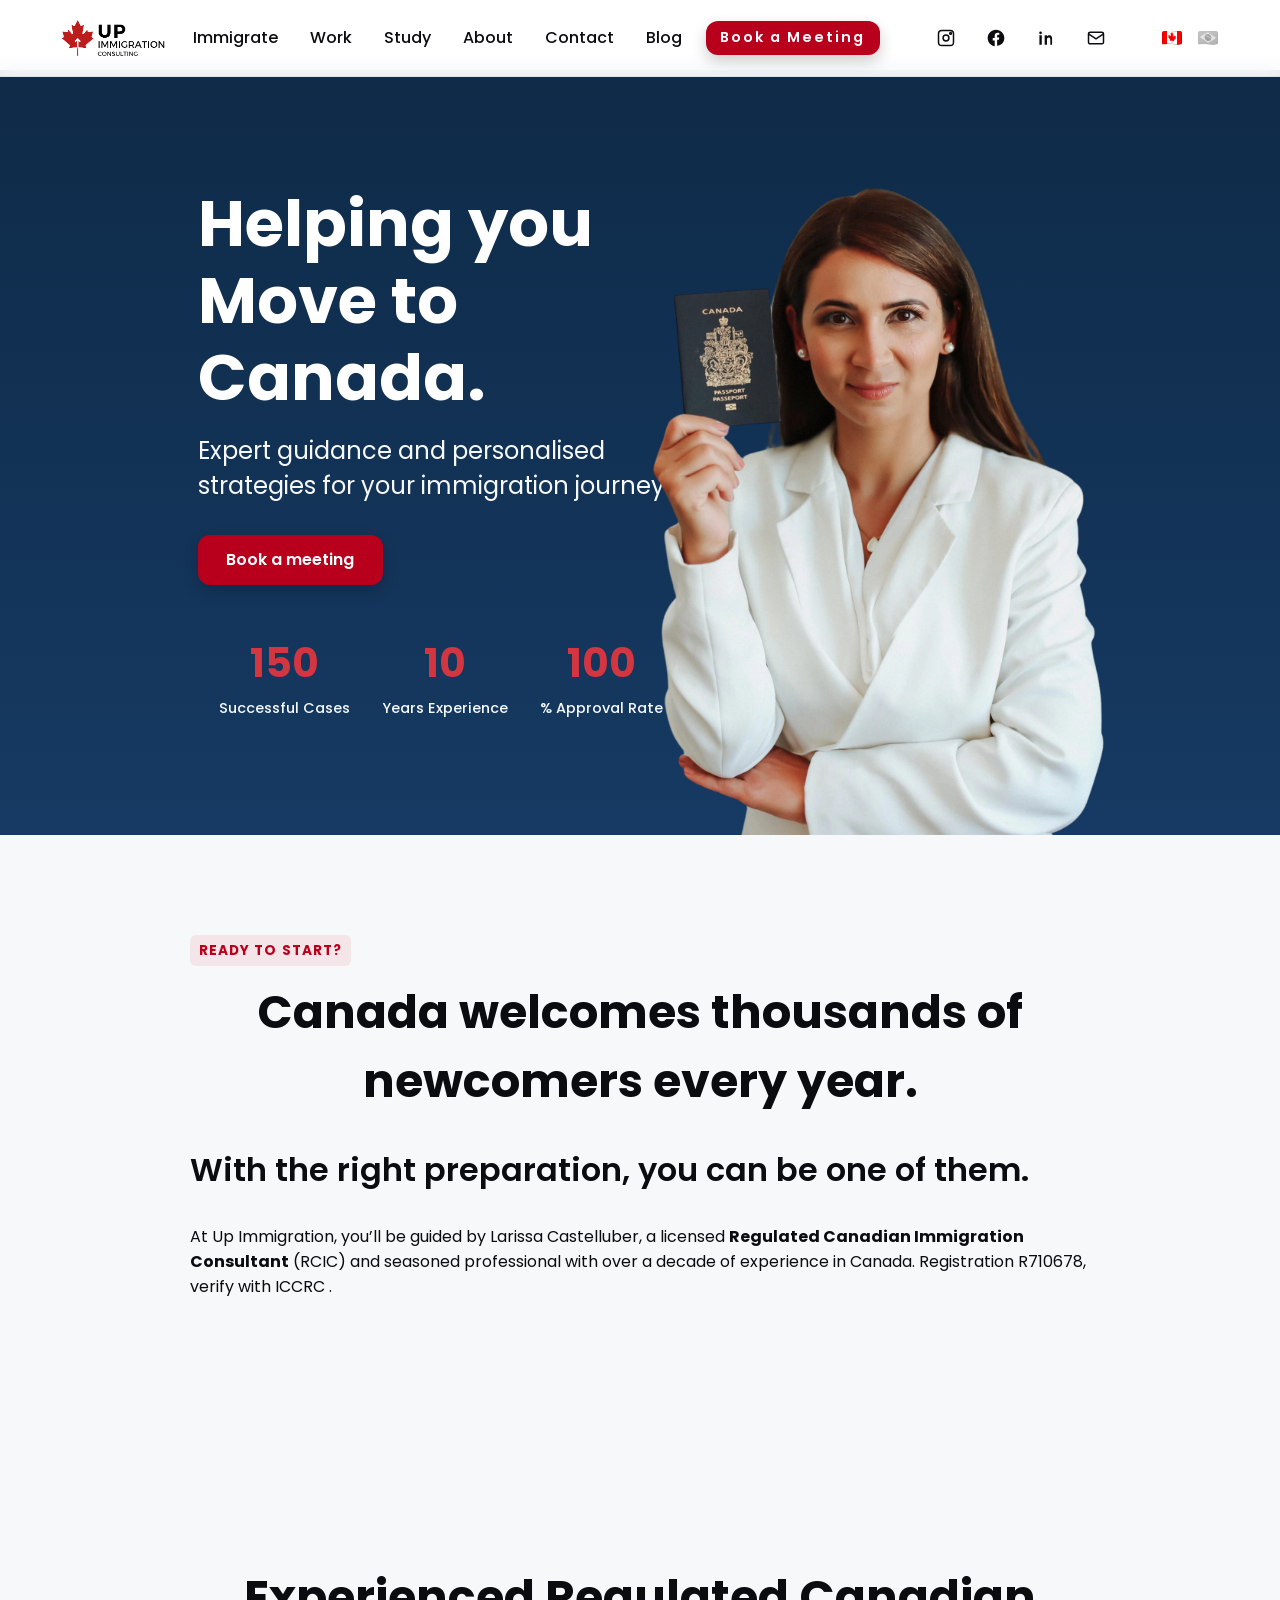
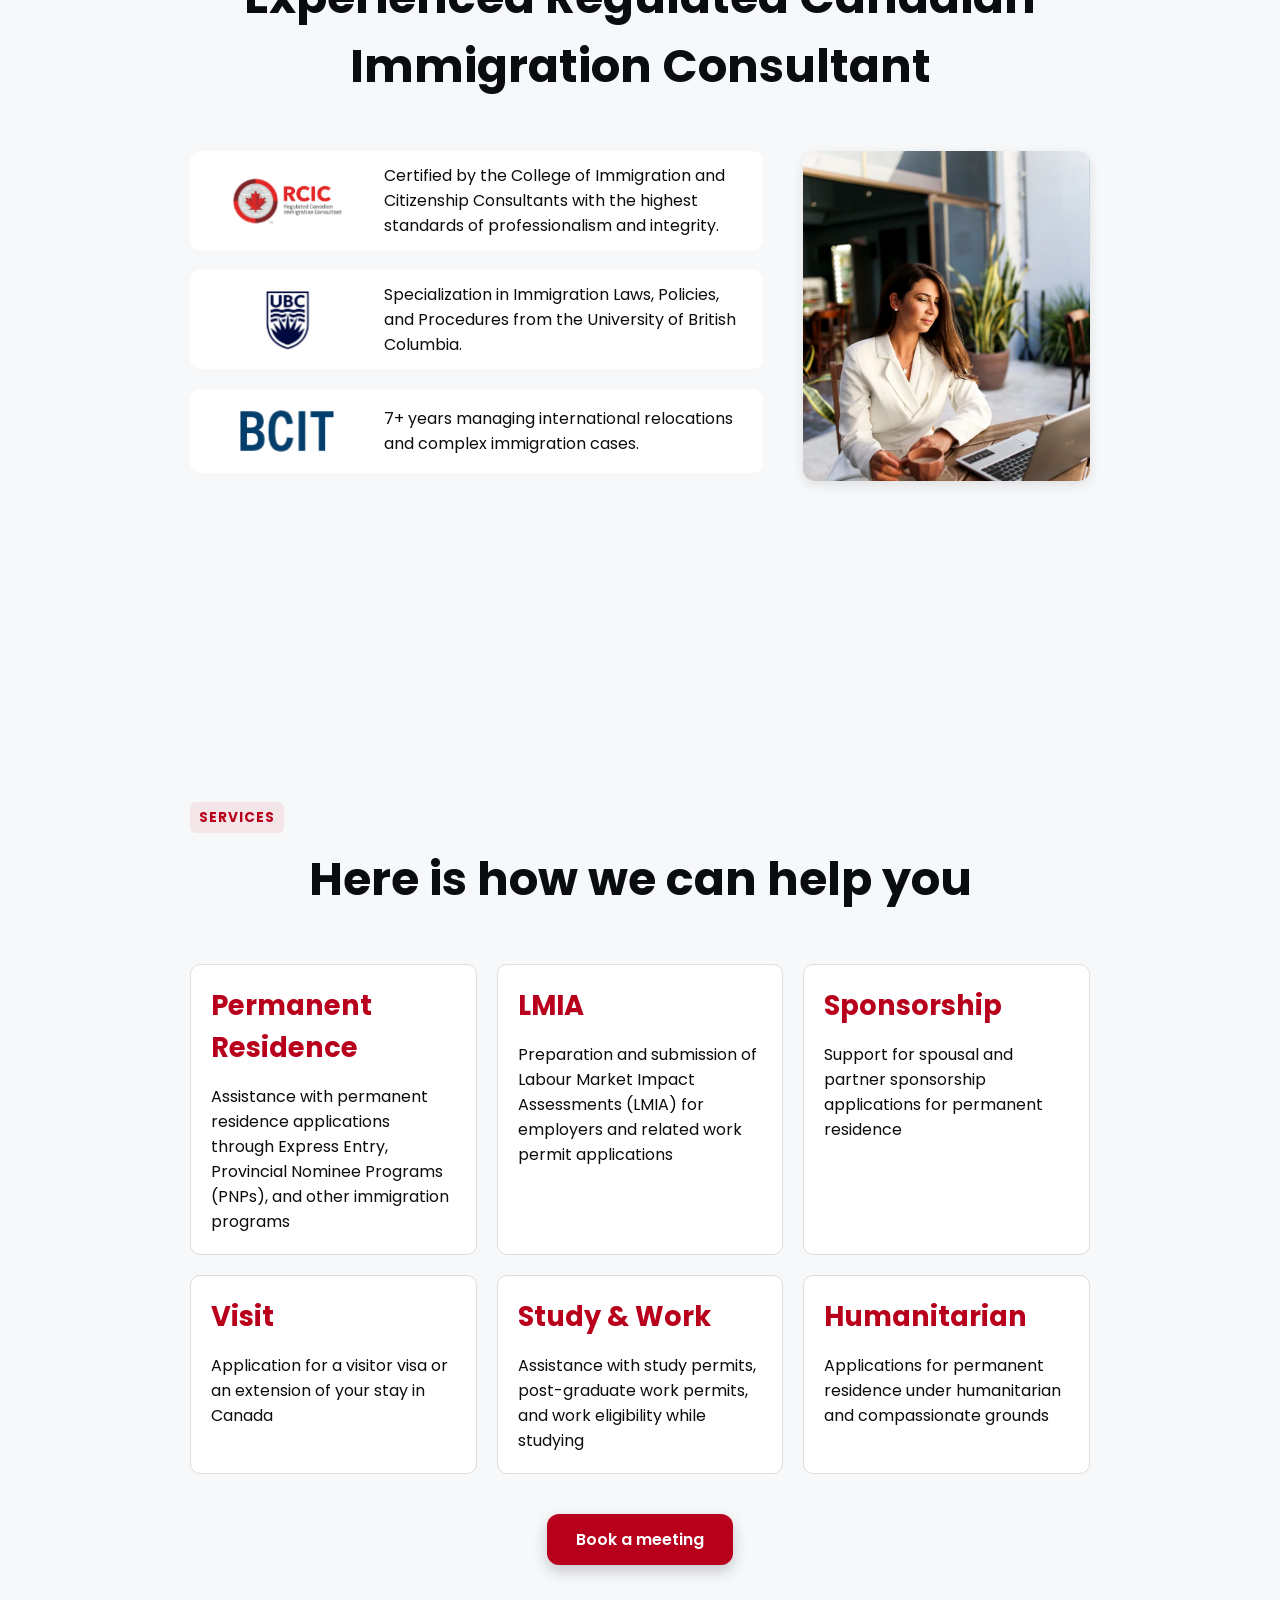
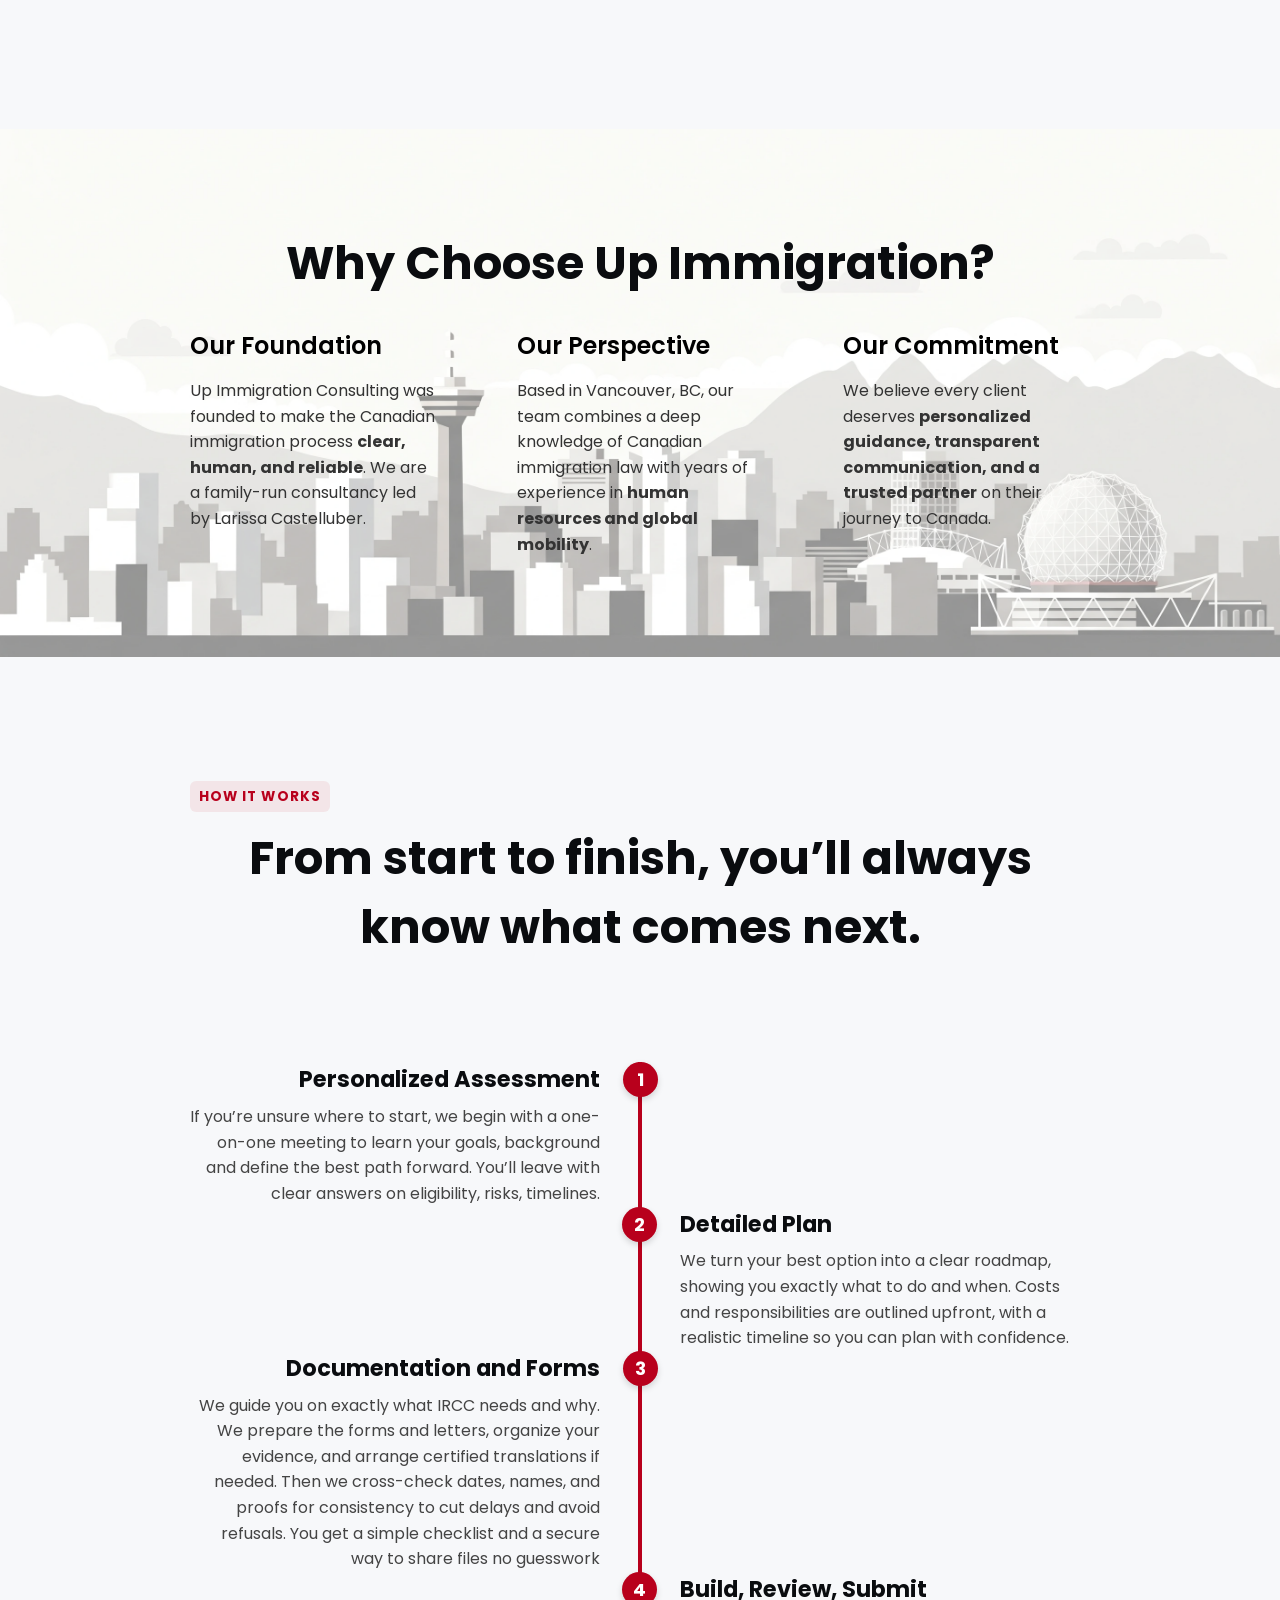
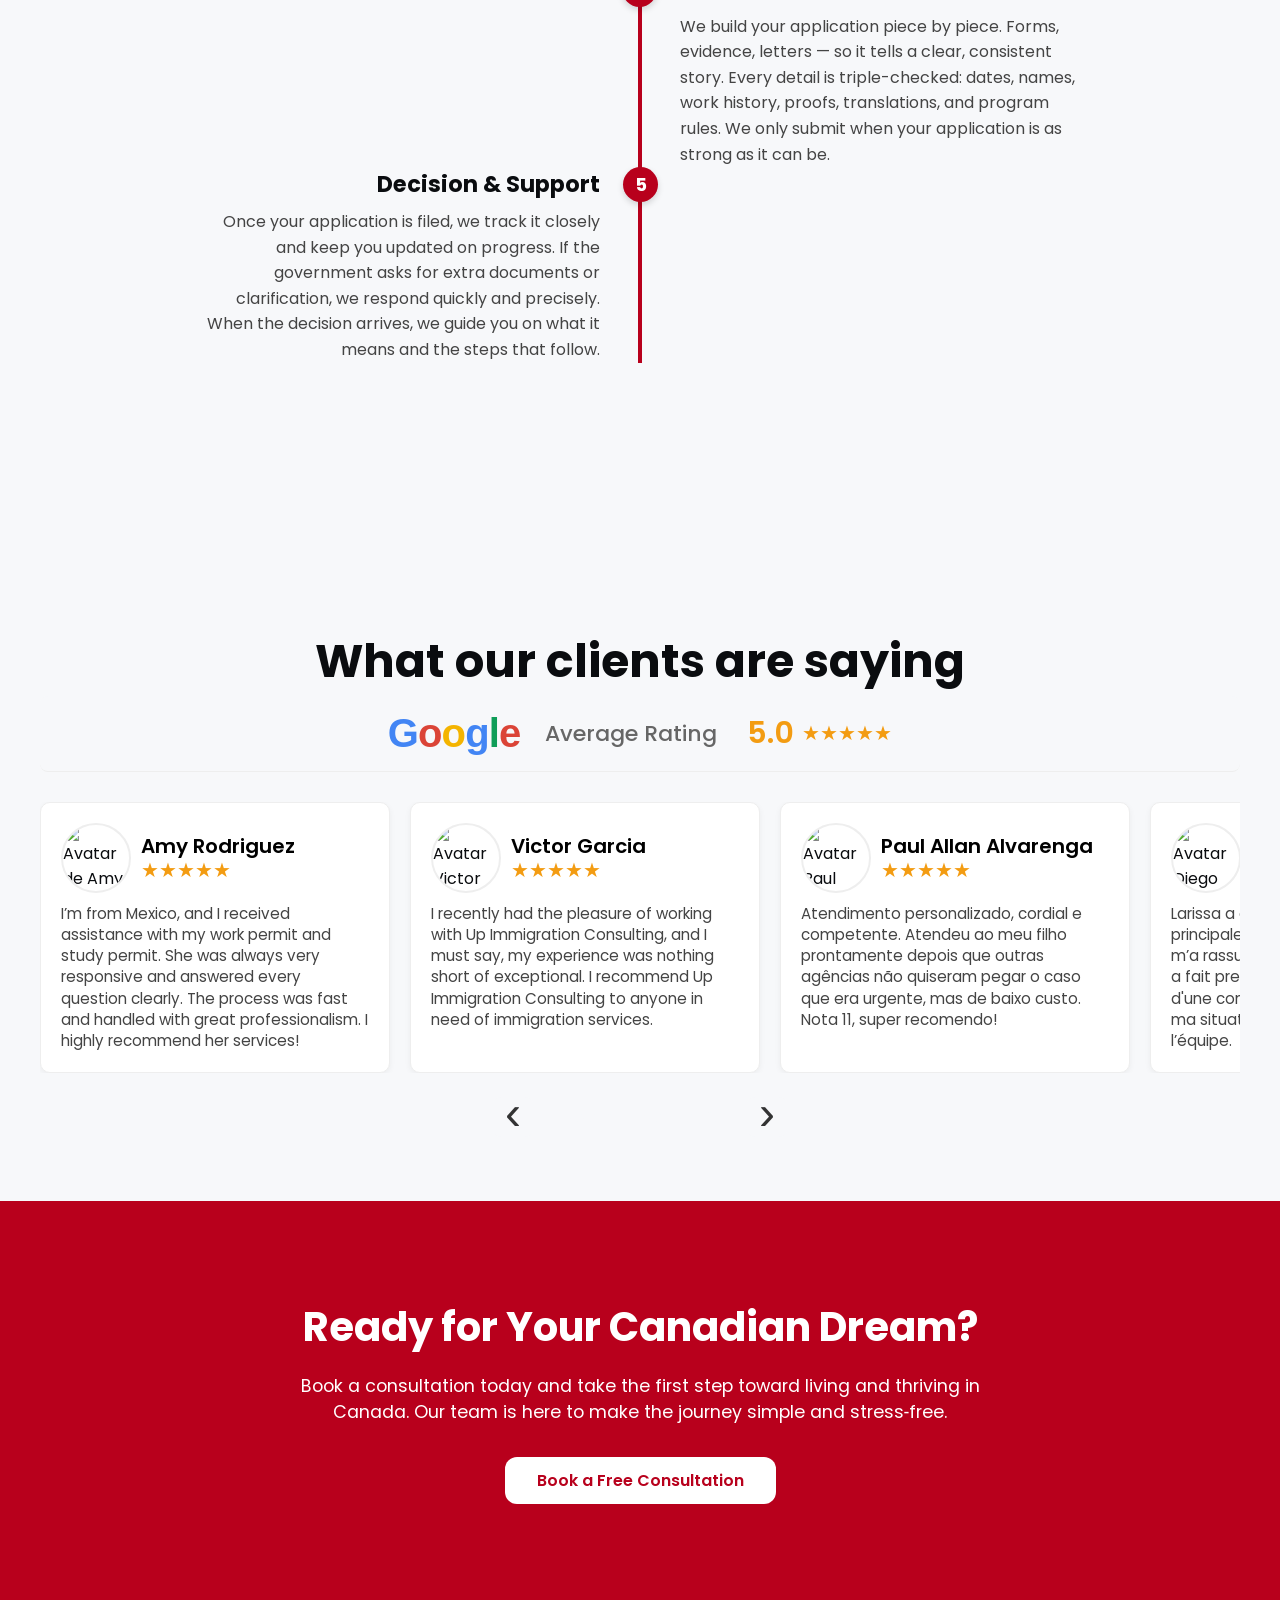
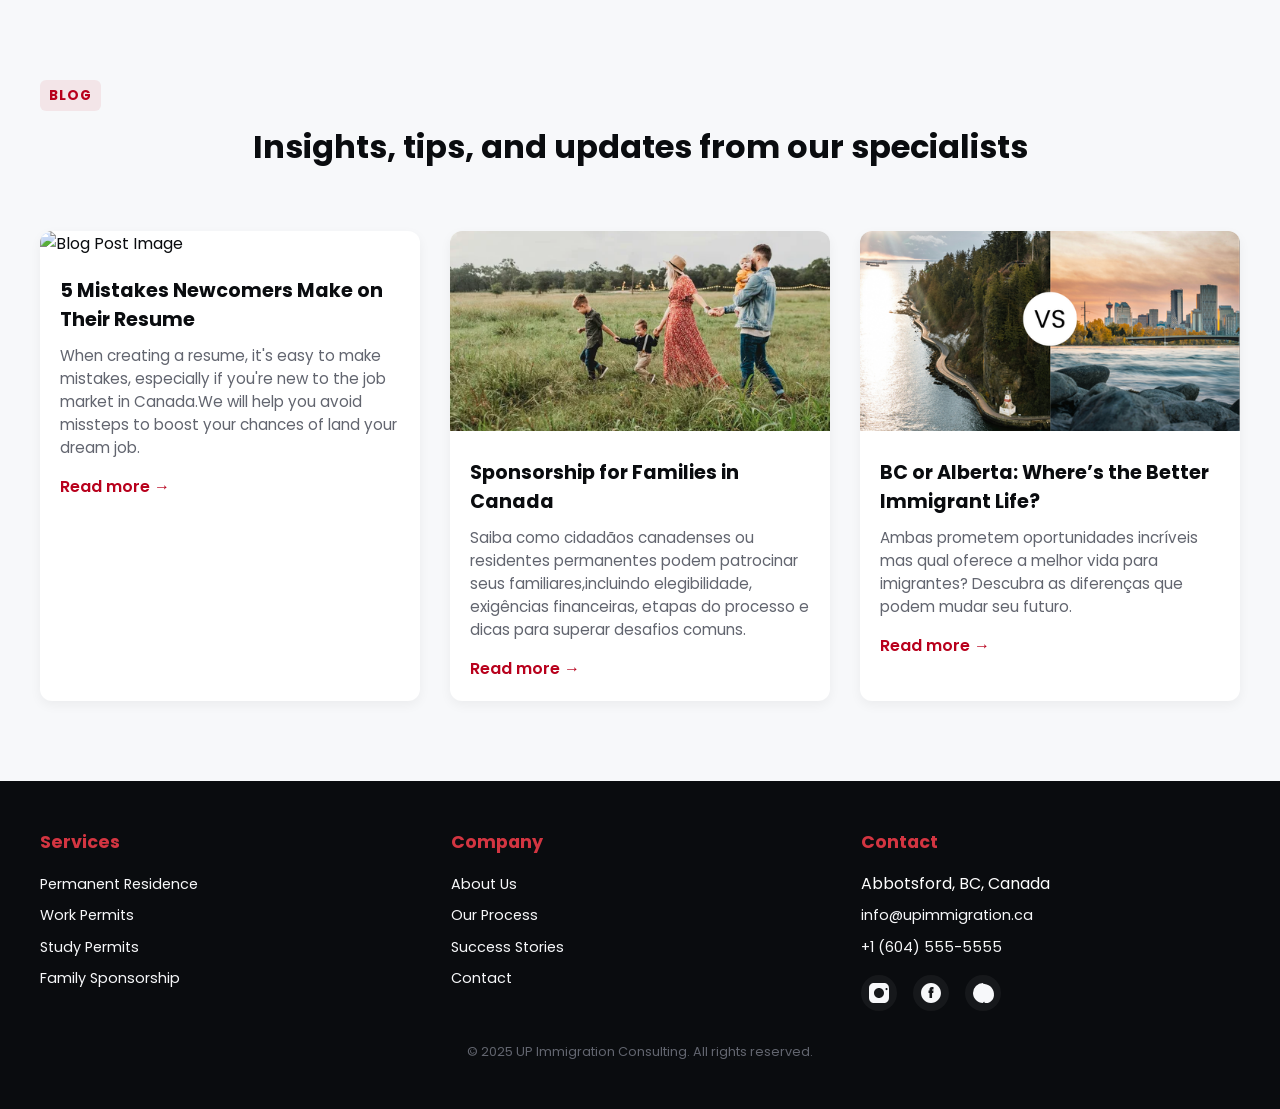
==== commit fa988043: "alteracoes de imagem 2" ====
--- a/index.html
+++ b/index.html
@@ -262,7 +262,7 @@
 						</div>
 					</div>
 					<div class="right">
-						<img class="hero-image" src="Untitled design.png" alt="" />
+						<img class="hero-image" src="Untitled design.webp" alt="" />
 					</div>
 				</div>
 			</section>
--- a/style.css
+++ b/style.css
@@ -115,7 +115,6 @@
 	left: 0;
 	width: 100%;
 	height: 100%;
-	background-image: url("https://images.unsplash.com/photo-1519681393784-d120267933ba?auto=format&fit=crop&w=1950&q=80");
 	background-size: cover;
 	background-position: center;
 	filter: brightness(0.4);
@@ -1609,7 +1608,7 @@
 	padding: 0px;
 	text-align: left;
 	align-items: flex-start;
-	background-image: url(bgtest2.png);
+	background-image: url(bgtest2.webp);
 	background-size: cover;
 	background-repeat: no-repeat;
 	background-position: bottom;
